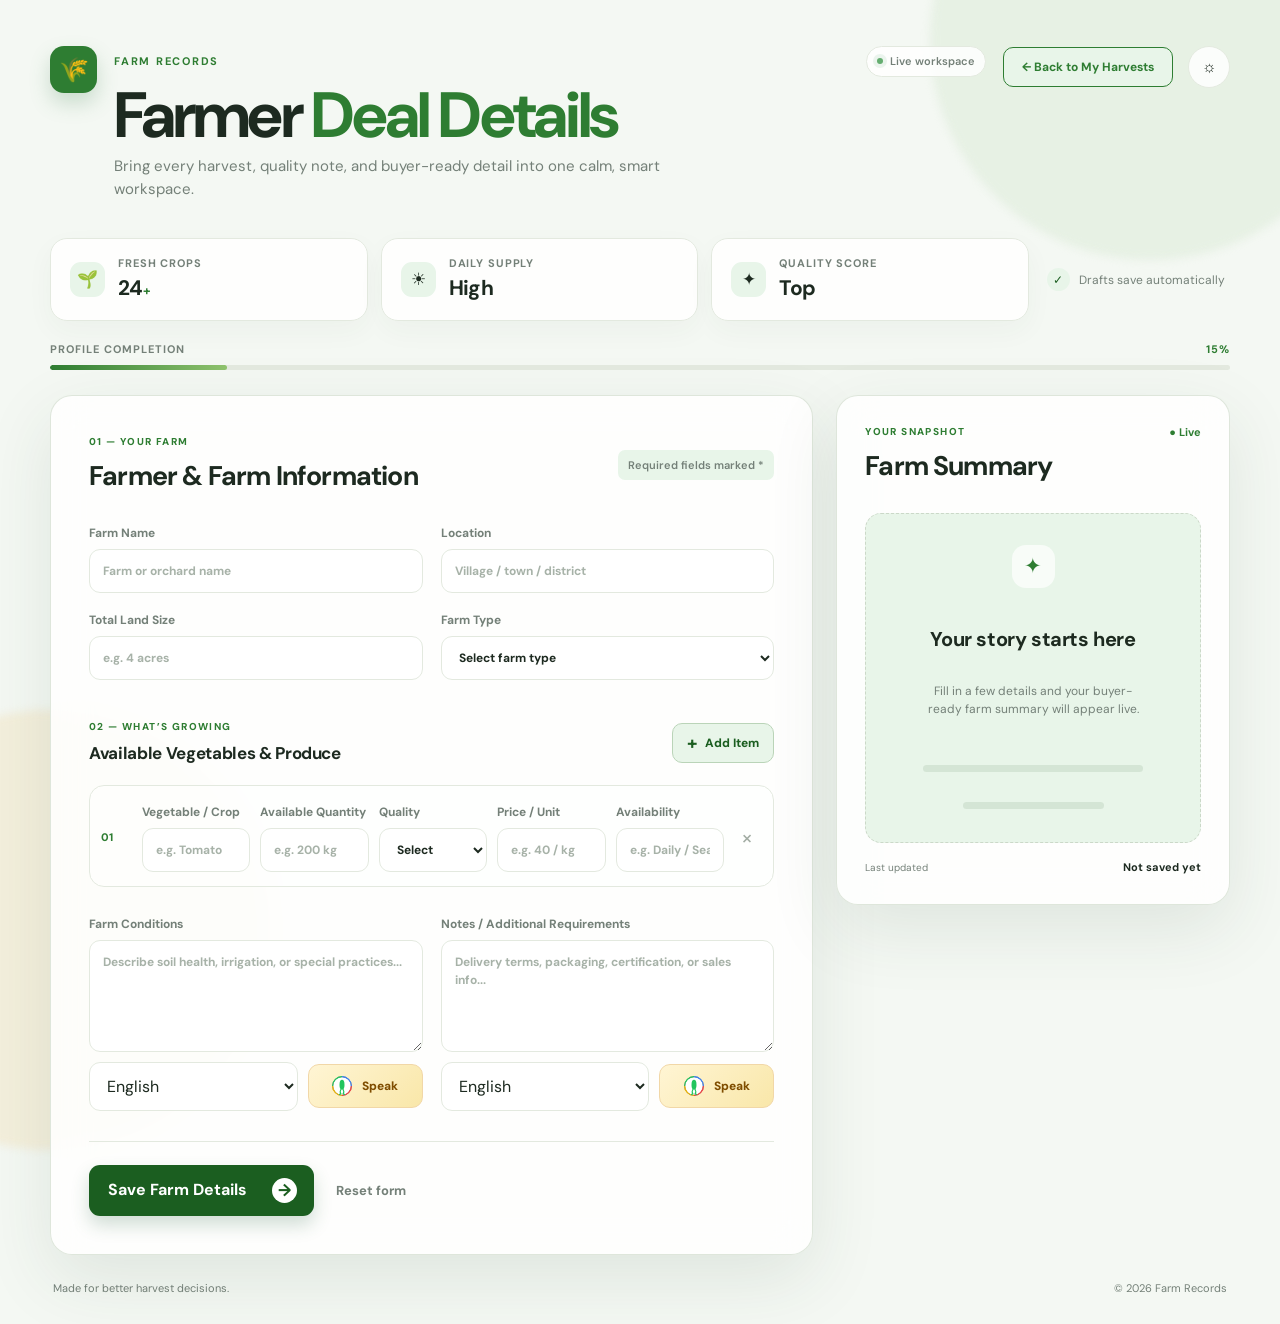
==== index.html @ e7e4c471 "Integrate farmer detail page into harvest integration and link to My Harvest - Added farmer details " ====
<!doctype html>
<html lang="en">
  <head>
    <meta charset="UTF-8" />
    <meta name="viewport" content="width=device-width, initial-scale=1.0" />
    <meta name="theme-color" content="#f7f8f2" />
    <title>Farm Deal Details</title>
    <link rel="preconnect" href="https://fonts.googleapis.com" />
    <link rel="preconnect" href="https://fonts.gstatic.com" crossorigin />
    <link
      href="https://fonts.googleapis.com/css2?family=DM+Sans:wght@400;500;600;700&display=swap"
      rel="stylesheet" />
    <link rel="stylesheet" href="styles.css" />
  </head>
  <body>
    <div class="ambient ambient-one"></div>
    <div class="ambient ambient-two"></div>
    <div class="leaf-layer" aria-hidden="true">
      <span class="leaf leaf-1"></span>
      <span class="leaf leaf-2"></span>
      <span class="leaf leaf-3"></span>
      <span class="leaf leaf-4"></span>
      <span class="leaf leaf-5"></span>
      <span class="leaf leaf-6"></span>
      <span class="leaf leaf-7"></span>
      <span class="leaf leaf-8"></span>
      <span class="leaf leaf-9"></span>
      <span class="leaf leaf-10"></span>
      <span class="leaf leaf-11"></span>
      <span class="leaf leaf-12"></span>
      <span class="leaf leaf-13"></span>
      <span class="leaf leaf-14"></span>
      <span class="leaf leaf-15"></span>
      <span class="leaf leaf-16"></span>
      <span class="leaf leaf-17"></span>
      <span class="leaf leaf-18"></span>
      <span class="leaf leaf-19"></span>
      <span class="leaf leaf-20"></span>
      <span class="leaf leaf-21"></span>
      <span class="leaf leaf-22"></span>
      <span class="leaf leaf-23"></span>
      <span class="leaf leaf-24"></span>
    </div>
    <div class="page-shell">
      <header class="topbar">
        <div class="brand-mark" aria-hidden="true">🌾</div>
        <div class="title-wrap">
          <div class="eyebrow-row">
            <p class="eyebrow">Farm Records</p>
            <span class="status-pill"
              ><span class="status-dot"></span> Live workspace</span
            >
          </div>
          <h1>Farmer <em>Deal Details</em></h1>
          <p class="subtext">
            Bring every harvest, quality note, and buyer-ready detail into one
            calm, smart workspace.
          </p>
        </div>
        <div class="nav-actions">
          <a href="/dashboard#harvests" class="back-btn">← Back to My Harvests</a>
          <button
            type="button"
            class="theme-toggle"
            id="themeToggle"
            aria-label="Switch to dark mode"
            title="Toggle theme">
            <span>☼</span>
          </button>
        </div>
      </header>

      <section class="hero-stats" aria-label="farm summary stats">
        <div class="stat-box">
          <span class="stat-icon">🌱</span>
          <div>
            <span>Fresh crops</span><strong>24<small>+</small></strong>
          </div>
        </div>
        <div class="stat-box">
          <span class="stat-icon">☀</span>
          <div><span>Daily supply</span><strong>High</strong></div>
        </div>
        <div class="stat-box">
          <span class="stat-icon">✦</span>
          <div><span>Quality score</span><strong>Top</strong></div>
        </div>
        <div class="save-status" id="saveStatus">
          <span class="save-icon">✓</span><span>Drafts save automatically</span>
        </div>
      </section>

      <div class="progress-wrap" aria-label="Form completion">
        <div class="progress-label">
          <span>Profile completion</span><strong id="progressText">0%</strong>
        </div>
        <div class="progress-track">
          <div class="progress-bar" id="progressBar"></div>
        </div>
      </div>

      <main class="layout">
        <section class="card form-card">
          <div class="card-heading">
            <div>
              <p class="section-kicker">01 — Your farm</p>
              <h2>Farmer &amp; Farm Information</h2>
            </div>
            <span class="heading-badge">Required fields marked *</span>
          </div>

          <!-- Farmer Information Display -->
          <div class="farmer-info-display" id="farmerInfoDisplay" style="display: none;">
            <div class="farmer-info-card">
              <h3>Farmer Information</h3>
              <div class="farmer-details">
                <p><strong>Name:</strong> <span id="displayFarmerName"></span></p>
                <p><strong>Phone:</strong> <span id="displayPhone"></span></p>
                <p><strong>Email:</strong> <span id="displayEmail"></span></p>
              </div>
            </div>
          </div>

          <form id="farmForm">
            <div class="grid two-columns">
              <label
                ><span>Farm Name</span
                ><input
                  type="text"
                  name="farmName"
                  placeholder="Farm or orchard name"
              /></label>
              <label
                ><span>Location</span
                ><input
                  type="text"
                  name="location"
                  placeholder="Village / town / district"
              /></label>
              <label
                ><span>Total Land Size</span
                ><input type="text" name="landSize" placeholder="e.g. 4 acres"
              /></label>
              <label
                ><span>Farm Type</span
                ><select name="farmType">
                  <option value="">Select farm type</option>
                  <option>Vegetable Farm</option>
                  <option>Fruit Farm</option>
                  <option>Mixed Farm</option>
                  <option>Organic Farm</option>
                </select></label
              >
            </div>

            <div class="section-heading">
              <div>
                <p class="section-kicker">02 — What’s growing</p>
                <h3>Available Vegetables &amp; Produce</h3>
              </div>
              <button type="button" class="secondary-btn" id="addItemBtn">
                <span>+</span> Add Item
              </button>
            </div>
            <div id="itemsContainer" class="items-container">
              <div class="produce-row">
                <div class="row-number">01</div>
                <label
                  ><span>Vegetable / Crop</span
                  ><input type="text" name="cropName" placeholder="e.g. Tomato"
                /></label>
                <label
                  ><span>Available Quantity</span
                  ><input type="text" name="quantity" placeholder="e.g. 200 kg"
                /></label>
                <label
                  ><span>Quality</span
                  ><select name="quality">
                    <option value="">Select</option>
                    <option>Excellent</option>
                    <option>Good</option>
                    <option>Average</option>
                    <option>Fresh Harvest</option>
                  </select></label
                >
                <label
                  ><span>Price / Unit</span
                  ><input type="text" name="price" placeholder="e.g. 40 / kg"
                /></label>
                <label
                  ><span>Availability</span
                  ><input
                    type="text"
                    name="availability"
                    placeholder="e.g. Daily / Seasonal"
                /></label>
                <button
                  type="button"
                  class="remove-btn"
                  aria-label="Remove item">
                  ×
                </button>
              </div>
            </div>

            <div class="grid two-columns extra-fields">
              <div class="voice-field">
                <label
                  ><span>Farm Conditions</span
                  ><textarea
                    id="farmConditions"
                    name="farmConditions"
                    rows="4"
                    placeholder="Describe soil health, irrigation, or special practices..."></textarea>
                </label>
                <div class="voice-tools">
                  <select class="voice-language" data-target="farmConditions">
                    <option value="en-US">English</option>
                    <option value="hi-IN">Hindi</option>
                    <option value="bn-IN">Bangla</option>
                    <option value="ta-IN">Tamil</option>
                    <option value="te-IN">Telugu</option>
                    <option value="mr-IN">Marathi</option>
                    <option value="kn-IN">Kannada</option>
                    <option value="ml-IN">Malayalam</option>
                    <option value="gu-IN">Gujarati</option>
                    <option value="es-ES">Spanish</option>
                    <option value="fr-FR">French</option>
                    <option value="de-DE">German</option>
                  </select>
                  <button
                    type="button"
                    class="mic-btn"
                    data-target="farmConditions">
                    <img src="images/mic-icon.svg" alt="Microphone" class="mic-icon"> Speak
                  </button>
                </div>
              </div>

              <div class="voice-field">
                <label
                  ><span>Notes / Additional Requirements</span
                  ><textarea
                    id="notes"
                    name="notes"
                    rows="4"
                    placeholder="Delivery terms, packaging, certification, or sales info..."></textarea>
                </label>
                <div class="voice-tools">
                  <select class="voice-language" data-target="notes">
                    <option value="en-US">English</option>
                    <option value="hi-IN">Hindi</option>
                    <option value="bn-IN">Bangla</option>
                    <option value="ta-IN">Tamil</option>
                    <option value="te-IN">Telugu</option>
                    <option value="mr-IN">Marathi</option>
                    <option value="kn-IN">Kannada</option>
                    <option value="ml-IN">Malayalam</option>
                    <option value="gu-IN">Gujarati</option>
                    <option value="es-ES">Spanish</option>
                    <option value="fr-FR">French</option>
                    <option value="de-DE">German</option>
                  </select>
                  <button type="button" class="mic-btn" data-target="notes">
                    <img src="images/mic-icon.svg" alt="Microphone" class="mic-icon"> Speak
                  </button>
                </div>
              </div>
            </div>

            <div class="actions">
              <button type="submit" class="primary-btn">
                <span>Save Farm Details</span><i>→</i></button
              ><button type="reset" class="ghost-btn">Reset form</button>
            </div>
          </form>
        </section>

        <aside class="card preview-card">
          <div class="preview-top">
            <div>
              <p class="section-kicker">Your snapshot</p>
              <h2>Farm Summary</h2>
            </div>
            <span class="live-dot">● Live</span>
          </div>
          <div id="summaryBox" class="summary-box">
            <div class="empty-state">
              <div class="empty-icon">✦</div>
              <h3>Your story starts here</h3>
              <p>
                Fill in a few details and your buyer-ready farm summary will
                appear live.
              </p>
              <div class="empty-line"></div>
              <div class="empty-line short"></div>
            </div>
          </div>
          <div class="preview-footer">
            <span>Last updated</span
            ><strong id="lastUpdated">Not saved yet</strong>
          </div>
        </aside>
      </main>
      <footer>
        <span>Made for better harvest decisions.</span
        ><span>© <span id="year"></span> Farm Records</span>
      </footer>
    </div>
    <div class="toast" id="toast" role="status" aria-live="polite">
      <span>✓</span>
      <p>Farm details saved successfully</p>
    </div>
    <script src="script.js?v=2"></script>
  </body>
</html>
---- styles.css ----
:root {
  --bg: #f4f8f3;
  --surface: rgba(255, 255, 255, 0.84);
  --surface-solid: #ffffff;
  --ink: #1d2a20;
  --muted: #748078;
  --line: #e3e9df;
  --accent: #2e7d32;
  --accent-dark: #1b5e20;
  --accent-soft: #e8f5e9;
  --gold: #d5a445;
  --shadow: 0 24px 70px rgba(41, 66, 46, 0.1);
  --radius: 22px;
}

body {
  margin: 0;
  min-width: 320px;
  overflow-x: hidden;
  color: var(--ink);
  background: var(--bg);
  line-height: 1.5;
}
* {
  box-sizing: border-box;
  font-family: "DM Sans", Arial, sans-serif;
}
html {
  scroll-behavior: smooth;
}
body.dark {
  --bg: #18201a;
  --surface: rgba(36, 48, 39, 0.88);
  --surface-solid: #26332a;
  --ink: #f2f6ef;
  --muted: #a8b8aa;
  --line: #3b4a3d;
  --accent-soft: #293e2e;
  --shadow: 0 24px 70px rgba(0, 0, 0, 0.25);
}
button,
input,
select,
textarea {
  font: inherit;
}
button {
  cursor: pointer;
}
.ambient {
  position: fixed;
  z-index: -1;
  width: 440px;
  height: 440px;
  border-radius: 50%;
  filter: blur(4px);
  pointer-events: none;
  opacity: 0.55;
}
.ambient-one {
  background: #dcebd8;
  top: -180px;
  right: -90px;
  animation: drift 12s ease-in-out infinite;
}
.ambient-two {
  background: #f3e7c8;
  bottom: -250px;
  left: -170px;
  animation: drift 15s ease-in-out infinite reverse;
}
.leaf-layer {
  position: fixed;
  z-index: 0;
  inset: 0;
  overflow: hidden;
  pointer-events: none;
}
.leaf {
  position: absolute;
  top: -8vh;
  left: var(--leaf-left);
  width: var(--leaf-size);
  height: calc(var(--leaf-size) * 1.45);
  border-radius: 100% 0 100% 0;
  background: linear-gradient(
    135deg,
    rgba(121, 170, 101, 0.75),
    rgba(58, 119, 72, 0.32)
  );
  opacity: 0;
  transform: rotate(35deg);
  animation: leaf-fall var(--leaf-duration) linear var(--leaf-delay) infinite;
}
.leaf::after {
  position: absolute;
  top: 12%;
  left: 50%;
  width: 1px;
  height: 78%;
  background: rgba(255, 255, 255, 0.45);
  content: "";
  transform: rotate(-38deg);
  transform-origin: top;
}
.leaf-1 {
  --leaf-left: 4%;
  --leaf-size: 16px;
  --leaf-duration: 13s;
  --leaf-delay: -10s;
}
.leaf-2 {
  --leaf-left: 13%;
  --leaf-size: 22px;
  --leaf-duration: 15s;
  --leaf-delay: -2s;
}
.leaf-3 {
  --leaf-left: 24%;
  --leaf-size: 13px;
  --leaf-duration: 12s;
  --leaf-delay: -7s;
}
.leaf-4 {
  --leaf-left: 37%;
  --leaf-size: 19px;
  --leaf-duration: 16s;
  --leaf-delay: -12s;
}
.leaf-5 {
  --leaf-left: 48%;
  --leaf-size: 14px;
  --leaf-duration: 14s;
  --leaf-delay: -4s;
}
.leaf-6 {
  --leaf-left: 59%;
  --leaf-size: 24px;
  --leaf-duration: 17s;
  --leaf-delay: -15s;
}
.leaf-7 {
  --leaf-left: 69%;
  --leaf-size: 15px;
  --leaf-duration: 13s;
  --leaf-delay: -6s;
}
.leaf-8 {
  --leaf-left: 78%;
  --leaf-size: 20px;
  --leaf-duration: 16s;
  --leaf-delay: -11s;
}
.leaf-9 {
  --leaf-left: 87%;
  --leaf-size: 13px;
  --leaf-duration: 12s;
  --leaf-delay: -1s;
}
.leaf-10 {
  --leaf-left: 94%;
  --leaf-size: 18px;
  --leaf-duration: 15s;
  --leaf-delay: -9s;
}
.leaf-11 {
  --leaf-left: 31%;
  --leaf-size: 11px;
  --leaf-duration: 14s;
  --leaf-delay: -5s;
}
.leaf-12 {
  --leaf-left: 83%;
  --leaf-size: 12px;
  --leaf-duration: 13s;
  --leaf-delay: -12s;
}
.leaf-13 {
  --leaf-left: 8%;
  --leaf-size: 12px;
  --leaf-duration: 15s;
  --leaf-delay: -8s;
}
.leaf-14 {
  --leaf-left: 18%;
  --leaf-size: 17px;
  --leaf-duration: 13s;
  --leaf-delay: -3s;
}
.leaf-15 {
  --leaf-left: 29%;
  --leaf-size: 20px;
  --leaf-duration: 16s;
  --leaf-delay: -14s;
}
.leaf-16 {
  --leaf-left: 42%;
  --leaf-size: 11px;
  --leaf-duration: 12s;
  --leaf-delay: -9s;
}
.leaf-17 {
  --leaf-left: 54%;
  --leaf-size: 18px;
  --leaf-duration: 15s;
  --leaf-delay: -6s;
}
.leaf-18 {
  --leaf-left: 64%;
  --leaf-size: 13px;
  --leaf-duration: 14s;
  --leaf-delay: -2s;
}
.leaf-19 {
  --leaf-left: 73%;
  --leaf-size: 21px;
  --leaf-duration: 17s;
  --leaf-delay: -13s;
}
.leaf-20 {
  --leaf-left: 81%;
  --leaf-size: 14px;
  --leaf-duration: 12s;
  --leaf-delay: -5s;
}
.leaf-21 {
  --leaf-left: 91%;
  --leaf-size: 16px;
  --leaf-duration: 15s;
  --leaf-delay: -10s;
}
.leaf-22 {
  --leaf-left: 2%;
  --leaf-size: 10px;
  --leaf-duration: 13s;
  --leaf-delay: -7s;
}
.leaf-23 {
  --leaf-left: 46%;
  --leaf-size: 15px;
  --leaf-duration: 16s;
  --leaf-delay: -1s;
}
.leaf-24 {
  --leaf-left: 76%;
  --leaf-size: 11px;
  --leaf-duration: 14s;
  --leaf-delay: -11s;
}
.page-shell {
  position: relative;
  z-index: 1;
  width: min(1180px, calc(100% - 40px));
  margin: 0 auto;
  padding: 46px 0 28px;
}
.topbar {
  display: flex;
  align-items: flex-start;
  gap: 17px;
  animation: rise 0.7s ease both;
}
.brand-mark {
  display: grid;
  place-items: center;
  flex: 0 0 47px;
  width: 47px;
  height: 47px;
  color: #fff;
  background: var(--accent);
  border-radius: 14px;
  font-size: 24px;
  box-shadow: 0 10px 20px rgba(76, 139, 93, 0.25);
}
.title-wrap {
  flex: 1;
}
.eyebrow-row,
.preview-top,
.progress-label,
.card-heading,
.section-heading,
.actions,
.preview-footer {
  display: flex;
  align-items: center;
  justify-content: space-between;
}
.eyebrow {
  margin: 0;
  color: var(--accent);
  text-transform: uppercase;
  letter-spacing: 0.16em;
  font-size: 11px;
  font-weight: 700;
}
.status-pill,
.heading-badge {
  color: var(--muted);
  font-size: 11px;
  font-weight: 600;
}
.status-pill {
  display: inline-flex;
  align-items: center;
  gap: 7px;
  padding: 6px 10px;
  border: 1px solid var(--line);
  border-radius: 99px;
  background: var(--surface);
}
.status-dot {
  width: 6px;
  height: 6px;
  background: #65ad70;
  border-radius: 50%;
  box-shadow: 0 0 0 4px rgba(101, 173, 112, 0.12);
}
h1 {
  margin: 6px 0 7px;
  font-family: "DM Sans", Arial, sans-serif;
  font-size: clamp(38px, 5vw, 64px);
  font-weight: 700;
  letter-spacing: -0.045em;
  line-height: 1.03;
}
h1 em {
  color: var(--accent);
  font-style: normal;
}
.subtext {
  max-width: 590px;
  margin: 0;
  color: var(--muted);
  font-size: 15px;
}
.theme-toggle {
  display: grid;
  place-items: center;
  width: 42px;
  height: 42px;
  border: 1px solid var(--line);
  border-radius: 50%;
  color: var(--ink);
  background: var(--surface);
  transition:
    transform 0.2s,
    background 0.2s;
}
.theme-toggle:hover {
  transform: rotate(18deg) scale(1.06);
  background: var(--surface-solid);
}
.hero-stats {
  display: grid;
  grid-template-columns: repeat(3, 1fr) auto;
  gap: 13px;
  margin: 38px 0 20px;
  animation: rise 0.7s 0.1s ease both;
}
.stat-box {
  display: flex;
  align-items: center;
  gap: 13px;
  padding: 16px 19px;
  border: 1px solid var(--line);
  border-radius: 17px;
  background: var(--surface);
  box-shadow: 0 10px 28px rgba(41, 66, 46, 0.04);
}
.stat-icon {
  display: grid;
  place-items: center;
  width: 35px;
  height: 35px;
  border-radius: 11px;
  background: var(--accent-soft);
  font-size: 17px;
}
.stat-box div {
  display: grid;
  gap: 1px;
}
.stat-box span:not(.stat-icon) {
  color: var(--muted);
  font-size: 11px;
  text-transform: uppercase;
  letter-spacing: 0.08em;
  font-weight: 700;
}
.stat-box strong {
  font-size: 21px;
  letter-spacing: -0.03em;
}
.stat-box small {
  color: var(--accent);
  font-size: 13px;
}
.save-status {
  display: flex;
  align-items: center;
  gap: 9px;
  padding: 0 5px;
  color: var(--muted);
  font-size: 12px;
  white-space: nowrap;
}
.save-icon {
  display: grid;
  place-items: center;
  width: 23px;
  height: 23px;
  border-radius: 50%;
  color: var(--accent-dark);
  background: var(--accent-soft);
}
.progress-wrap {
  margin: 0 0 25px;
  animation: rise 0.7s 0.16s ease both;
}
.progress-label {
  margin-bottom: 7px;
  color: var(--muted);
  font-size: 11px;
  font-weight: 700;
  text-transform: uppercase;
  letter-spacing: 0.09em;
}
.progress-label strong {
  color: var(--accent);
}
.progress-track {
  height: 5px;
  overflow: hidden;
  border-radius: 99px;
  background: var(--line);
}
.progress-bar {
  width: 0%;
  height: 100%;
  border-radius: inherit;
  background: linear-gradient(90deg, var(--accent), #8fc36e);
  transition: width 0.5s cubic-bezier(0.2, 0.8, 0.2, 1);
}
.layout {
  display: grid;
  grid-template-columns: minmax(0, 1.55fr) minmax(300px, 0.8fr);
  gap: 23px;
  align-items: start;
}
.card {
  border: 1px solid rgba(219, 228, 216, 0.9);
  border-radius: var(--radius);
  background: var(--surface);
  box-shadow: var(--shadow);
  backdrop-filter: blur(18px);
}
.form-card {
  padding: clamp(24px, 4vw, 38px);
  animation: rise 0.7s 0.2s ease both;
}
.preview-card {
  position: sticky;
  top: 20px;
  min-height: 450px;
  padding: 28px;
  animation: rise 0.7s 0.3s ease both;
}
.section-kicker {
  margin: 0 0 7px;
  color: var(--accent);
  font-size: 10px;
  font-weight: 800;
  letter-spacing: 0.14em;
  text-transform: uppercase;
}
h2 {
  margin: 0;
  font-family: "DM Sans", Arial, sans-serif;
  font-size: 27px;
  letter-spacing: -0.03em;
}
h3 {
  margin: 0;
  font-size: 17px;
  letter-spacing: -0.02em;
}
.heading-badge {
  padding: 7px 10px;
  border-radius: 7px;
  background: var(--accent-soft);
}
.grid {
  display: grid;
  gap: 18px;
}
.two-columns {
  grid-template-columns: repeat(2, minmax(0, 1fr));
  margin-top: 28px;
}
label {
  display: grid;
  gap: 7px;
  color: var(--muted);
  font-size: 12px;
  font-weight: 700;
}
label b {
  color: var(--accent);
}
input,
select,
textarea {
  width: 100%;
  border: 1px solid var(--line);
  outline: none;
  border-radius: 11px;
  padding: 12px 13px;
  color: var(--ink);
  background: var(--surface-solid);
  transition:
    border-color 0.2s,
    box-shadow 0.2s,
    transform 0.2s;
}
input::placeholder,
textarea::placeholder {
  color: #a7b2a8;
}
input:focus,
select:focus,
textarea:focus {
  border-color: var(--accent);
  box-shadow: 0 0 0 4px rgba(76, 139, 93, 0.12);
  transform: translateY(-1px);
}
textarea {
  resize: vertical;
  min-height: 112px;
}
.voice-field {
  display: grid;
  gap: 10px;
}
.voice-tools {
  display: flex;
  align-items: center;
  gap: 10px;
}
.voice-language {
  flex: 1;
  min-width: 0;
}
.mic-btn {
  display: inline-flex;
  align-items: center;
  justify-content: center;
  min-width: 115px;
  padding: 11px 14px;
  border: 1px solid #f1d7a7;
  border-radius: 11px;
  background: linear-gradient(135deg, #fff5d4, #f9e7a9);
  color: #7f4d00;
  font-size: 12px;
  font-weight: 800;
  transition:
    transform 0.2s,
    box-shadow 0.2s;
}
.mic-btn:hover {
  transform: translateY(-2px);
  box-shadow: 0 10px 18px rgba(217, 171, 64, 0.12);
}
.mic-btn.listening {
  background: linear-gradient(135deg, #ffdede, #ffc7c7);
  border-color: #f0b4b4;
  color: #8e2a2a;
  animation: pulse 1s infinite alternate;
}
.section-heading {
  margin: 39px 0 18px;
}
.secondary-btn,
.ghost-btn,
.remove-btn {
  border: 0;
  background: transparent;
}
.secondary-btn {
  display: inline-flex;
  align-items: center;
  gap: 8px;
  padding: 10px 14px;
  border: 1px solid #bad4b8;
  border-radius: 10px;
  color: var(--accent-dark);
  background: var(--accent-soft);
  font-size: 12px;
  font-weight: 800;
  transition:
    transform 0.2s,
    box-shadow 0.2s;
}
.secondary-btn span {
  font-size: 18px;
  line-height: 10px;
}
.secondary-btn:hover {
  transform: translateY(-2px);
  box-shadow: 0 7px 17px rgba(76, 139, 93, 0.14);
}
.items-container {
  display: grid;
  gap: 13px;
}
.produce-row {
  position: relative;
  display: grid;
  grid-template-columns: 31px repeat(5, minmax(0, 1fr)) 25px;
  gap: 10px;
  align-items: end;
  padding: 17px 14px 14px 11px;
  border: 1px solid var(--line);
  border-radius: 15px;
  background: rgba(255, 255, 255, 0.34);
  animation: pop 0.35s ease both;
}
.row-number {
  align-self: center;
  color: var(--accent);
  font-size: 11px;
  font-weight: 800;
}
.remove-btn {
  align-self: center;
  justify-self: center;
  width: 25px;
  height: 25px;
  color: #a2aca3;
  border-radius: 50%;
  font-size: 22px;
  line-height: 20px;
  transition:
    color 0.2s,
    background 0.2s,
    transform 0.2s;
}
.remove-btn:hover {
  color: #ba5d51;
  background: #f7e5e1;
  transform: rotate(90deg);
}
.extra-fields {
  margin-top: 28px;
}
.actions {
  justify-content: flex-start;
  gap: 16px;
  margin-top: 30px;
  padding-top: 23px;
  border-top: 1px solid var(--line);
}
.primary-btn {
  display: inline-flex;
  align-items: center;
  gap: 25px;
  padding: 13px 17px 13px 19px;
  border: 0;
  border-radius: 11px;
  color: #fff;
  background: var(--accent-dark);
  font-weight: 700;
  box-shadow: 0 9px 18px rgba(47, 103, 65, 0.22);
  transition:
    transform 0.2s,
    box-shadow 0.2s,
    background 0.2s;
}
.primary-btn i {
  display: grid;
  place-items: center;
  width: 25px;
  height: 25px;
  border-radius: 50%;
  color: var(--accent-dark);
  background: #fff;
  font-style: normal;
  font-size: 17px;
  transition: transform 0.2s;
}
.primary-btn:hover {
  background: #245334;
  transform: translateY(-2px);
  box-shadow: 0 13px 24px rgba(47, 103, 65, 0.28);
}
.primary-btn:hover i {
  transform: translateX(3px);
}
.ghost-btn {
  color: var(--muted);
  font-size: 13px;
  font-weight: 700;
}
.ghost-btn:hover {
  color: var(--ink);
}
.preview-top {
  align-items: flex-start;
}
.live-dot {
  color: var(--accent);
  font-size: 11px;
  font-weight: 700;
}
.summary-box {
  min-height: 330px;
  margin-top: 27px;
  padding: 20px;
  border: 1px dashed #cbd8c8;
  border-radius: 16px;
  background: var(--accent-soft);
}
.empty-state {
  display: grid;
  place-items: center;
  min-height: 285px;
  text-align: center;
}
.empty-icon {
  display: grid;
  place-items: center;
  width: 43px;
  height: 43px;
  margin-bottom: 14px;
  border-radius: 14px;
  color: var(--accent);
  background: rgba(255, 255, 255, 0.7);
  font-size: 21px;
}
.empty-state h3 {
  margin-bottom: 7px;
  font-family: "DM Sans", Arial, sans-serif;
  font-size: 20px;
}
.empty-state p {
  max-width: 220px;
  margin: 0;
  color: var(--muted);
  font-size: 12px;
}
.empty-line {
  width: 75%;
  height: 7px;
  margin-top: 25px;
  border-radius: 99px;
  background: rgba(124, 157, 124, 0.18);
}
.empty-line.short {
  width: 48%;
  margin-top: 8px;
}
.summary-content {
  animation: fade 0.35s ease both;
}
.summary-name {
  margin: 0 0 3px;
  font-family: "DM Sans", Arial, sans-serif;
  font-size: 24px;
}
.summary-location {
  margin: 0 0 20px;
  color: var(--muted);
  font-size: 12px;
}
.summary-meta {
  display: flex;
  flex-wrap: wrap;
  gap: 7px;
  margin-bottom: 18px;
}
.summary-meta span {
  padding: 6px 9px;
  border-radius: 8px;
  color: var(--accent-dark);
  background: rgba(255, 255, 255, 0.72);
  font-size: 11px;
  font-weight: 700;
}
.summary-meta b,
.crop-details b {
  display: block;
  margin-bottom: 2px;
  color: var(--muted);
  font-size: 9px;
  letter-spacing: 0.08em;
  text-transform: uppercase;
}
.summary-content h4 {
  margin: 18px 0 8px;
  color: var(--muted);
  font-size: 10px;
  letter-spacing: 0.11em;
  text-transform: uppercase;
}
.crop-line {
  display: grid;
  gap: 9px;
  padding: 9px 0;
  border-bottom: 1px solid rgba(124, 157, 124, 0.18);
  font-size: 12px;
}
.crop-name {
  color: var(--accent-dark);
}
.crop-details {
  display: grid;
  grid-template-columns: repeat(2, minmax(0, 1fr));
  gap: 8px;
  color: var(--ink);
  font-size: 11px;
}
.crop-details span {
  min-width: 0;
}
.preview-footer {
  margin-top: 16px;
  color: var(--muted);
  font-size: 10px;
}
.preview-footer strong {
  color: var(--ink);
  font-size: 11px;
}
footer {
  display: flex;
  justify-content: space-between;
  padding: 25px 3px 0;
  color: var(--muted);
  font-size: 11px;
}
.toast {
  position: fixed;
  z-index: 5;
  right: 25px;
  bottom: 25px;
  display: flex;
  align-items: center;
  gap: 10px;
  padding: 12px 15px;
  border: 1px solid #cce0ca;
  border-radius: 13px;
  color: var(--accent-dark);
  background: var(--surface-solid);
  box-shadow: var(--shadow);
  transform: translateY(140%);
  opacity: 0;
  transition: 0.35s ease;
}
.toast.show {
  transform: translateY(0);
  opacity: 1;
}
.toast span {
  display: grid;
  place-items: center;
  width: 22px;
  height: 22px;
  border-radius: 50%;
  color: white;
  background: var(--accent);
}
.toast p {
  margin: 0;
  font-size: 12px;
  font-weight: 700;
}
@keyframes rise {
  from {
    opacity: 0;
    transform: translateY(16px);
  }
  to {
    opacity: 1;
    transform: translateY(0);
  }
}
@keyframes pop {
  from {
    opacity: 0;
    transform: scale(0.97);
  }
  to {
    opacity: 1;
    transform: scale(1);
  }
}
@keyframes fade {
  from {
    opacity: 0;
  }
  to {
    opacity: 1;
  }
}
@keyframes drift {
  50% {
    transform: translate(25px, 20px) scale(1.05);
  }
}
@keyframes leaf-fall {
  0% {
    opacity: 0;
    transform: translate3d(0, -10vh, 0) rotate(25deg);
  }
  10% {
    opacity: 0.7;
  }
  50% {
    transform: translate3d(8vw, 52vh, 0) rotate(190deg);
  }
  90% {
    opacity: 0.45;
  }
  100% {
    opacity: 0;
    transform: translate3d(-7vw, 112vh, 0) rotate(390deg);
  }
}
@keyframes pulse {
  0% {
    box-shadow: 0 0 0 0 rgba(231, 76, 60, 0.18);
  }
  100% {
    box-shadow: 0 0 0 12px rgba(231, 76, 60, 0);
  }
}
@media (prefers-reduced-motion: reduce) {
  .leaf,
  .ambient-one,
  .ambient-two {
    animation: none;
  }
  .leaf {
    opacity: 0.2;
    transform: rotate(35deg);
  }
}
@media (max-width: 980px) {
  .hero-stats {
    grid-template-columns: repeat(3, 1fr);
  }
  .save-status {
    grid-column: 1 / -1;
    justify-content: center;
    padding: 3px;
  }
  .layout {
    grid-template-columns: 1fr;
  }
  .preview-card {
    position: relative;
    top: auto;
  }
  .produce-row {
    grid-template-columns: 25px repeat(2, minmax(0, 1fr)) 25px;
  }
  .produce-row label:nth-of-type(3),
  .produce-row label:nth-of-type(4),
  .produce-row label:nth-of-type(5) {
    margin-top: 4px;
  }
  .produce-row label:nth-of-type(3) {
    grid-column: 2;
  }
  .produce-row label:nth-of-type(4) {
    grid-column: 3;
  }
  .produce-row label:nth-of-type(5) {
    grid-column: 2 / 4;
  }
  .remove-btn {
    grid-column: 4;
    grid-row: 1;
  }
}
@media (max-width: 620px) {
  .page-shell {
    width: min(100% - 26px, 560px);
    padding-top: 25px;
  }
  .topbar {
    gap: 11px;
  }
  .brand-mark {
    flex-basis: 38px;
    width: 38px;
    height: 38px;
    border-radius: 11px;
    font-size: 19px;
  }
  .status-pill {
    display: none;
  }
  h1 {
    font-size: 39px;
  }
  .subtext {
    font-size: 13px;
  }
  .hero-stats {
    gap: 8px;
    margin-top: 25px;
  }
  .stat-box {
    padding: 12px 10px;
    gap: 7px;
  }
  .stat-icon {
    width: 28px;
    height: 28px;
    font-size: 13px;
  }
  .stat-box span:not(.stat-icon) {
    font-size: 8px;
  }
  .stat-box strong {
    font-size: 17px;
  }
  .form-card,
  .preview-card {
    padding: 21px;
  }
  .card-heading {
    align-items: flex-start;
    gap: 10px;
  }
  .heading-badge {
    display: none;
  }
  .two-columns {
    grid-template-columns: 1fr;
    gap: 14px;
  }
  .section-heading {
    align-items: flex-end;
    gap: 10px;
  }
  .section-heading h3 {
    font-size: 15px;
  }
  .produce-row {
    grid-template-columns: 21px 1fr 1fr 25px;
    padding: 14px 10px 12px 7px;
    gap: 8px;
  }
  .produce-row label:nth-of-type(1) {
    grid-column: 2 / 4;
  }
  .produce-row label:nth-of-type(2) {
    grid-column: 2;
  }
  .produce-row label:nth-of-type(3) {
    grid-column: 3;
  }
  .produce-row label:nth-of-type(4) {
    grid-column: 2;
  }
  .produce-row label:nth-of-type(5) {
    grid-column: 3;
  }
  .remove-btn {
    grid-column: 4;
    grid-row: 1;
  }
  .actions {
    align-items: flex-start;
    flex-direction: column;
  }
  .primary-btn {
    width: 100%;
    justify-content: space-between;
  }
  .extra-fields {
    gap: 14px;
  }
  footer {
    flex-direction: column;
    gap: 5px;
  }
}
@media (prefers-reduced-motion: reduce) {
  *,
  *::before,
  *::after {
    animation-duration: 0.01ms !important;
    transition-duration: 0.01ms !important;
    scroll-behavior: auto !important;
  }
}

/* Farmer Info Display Styles */
.farmer-info-display {
  margin-bottom: 25px;
}

.farmer-info-card {
  padding: 20px;
  border: 1px solid var(--line);
  border-radius: 15px;
  background: var(--accent-soft);
}

.farmer-info-card h3 {
  margin: 0 0 15px;
  font-family: "DM Sans", Arial, sans-serif;
  font-size: 18px;
  color: var(--accent-dark);
}

.farmer-details {
  display: grid;
  gap: 10px;
}

.farmer-details p {
  margin: 0;
  color: var(--ink);
  font-size: 13px;
}

.farmer-details strong {
  color: var(--muted);
  font-size: 11px;
  font-weight: 700;
}

/* Microphone Icon Styles */
.mic-icon {
  width: 20px;
  height: 20px;
  vertical-align: middle;
  margin-right: 5px;
}

.mic-btn {
  display: inline-flex;
  align-items: center;
  gap: 5px;
}

/* Navigation Actions */
.nav-actions {
  display: flex;
  align-items: center;
  gap: 15px;
}

.back-btn {
  padding: 10px 18px;
  border: 1px solid var(--accent);
  border-radius: 10px;
  color: var(--accent);
  background: var(--accent-soft);
  text-decoration: none;
  font-size: 12px;
  font-weight: 700;
  transition: transform 0.2s, box-shadow 0.2s;
}

.back-btn:hover {
  transform: translateY(-2px);
  box-shadow: 0 7px 17px rgba(46, 125, 50, 0.14);
}
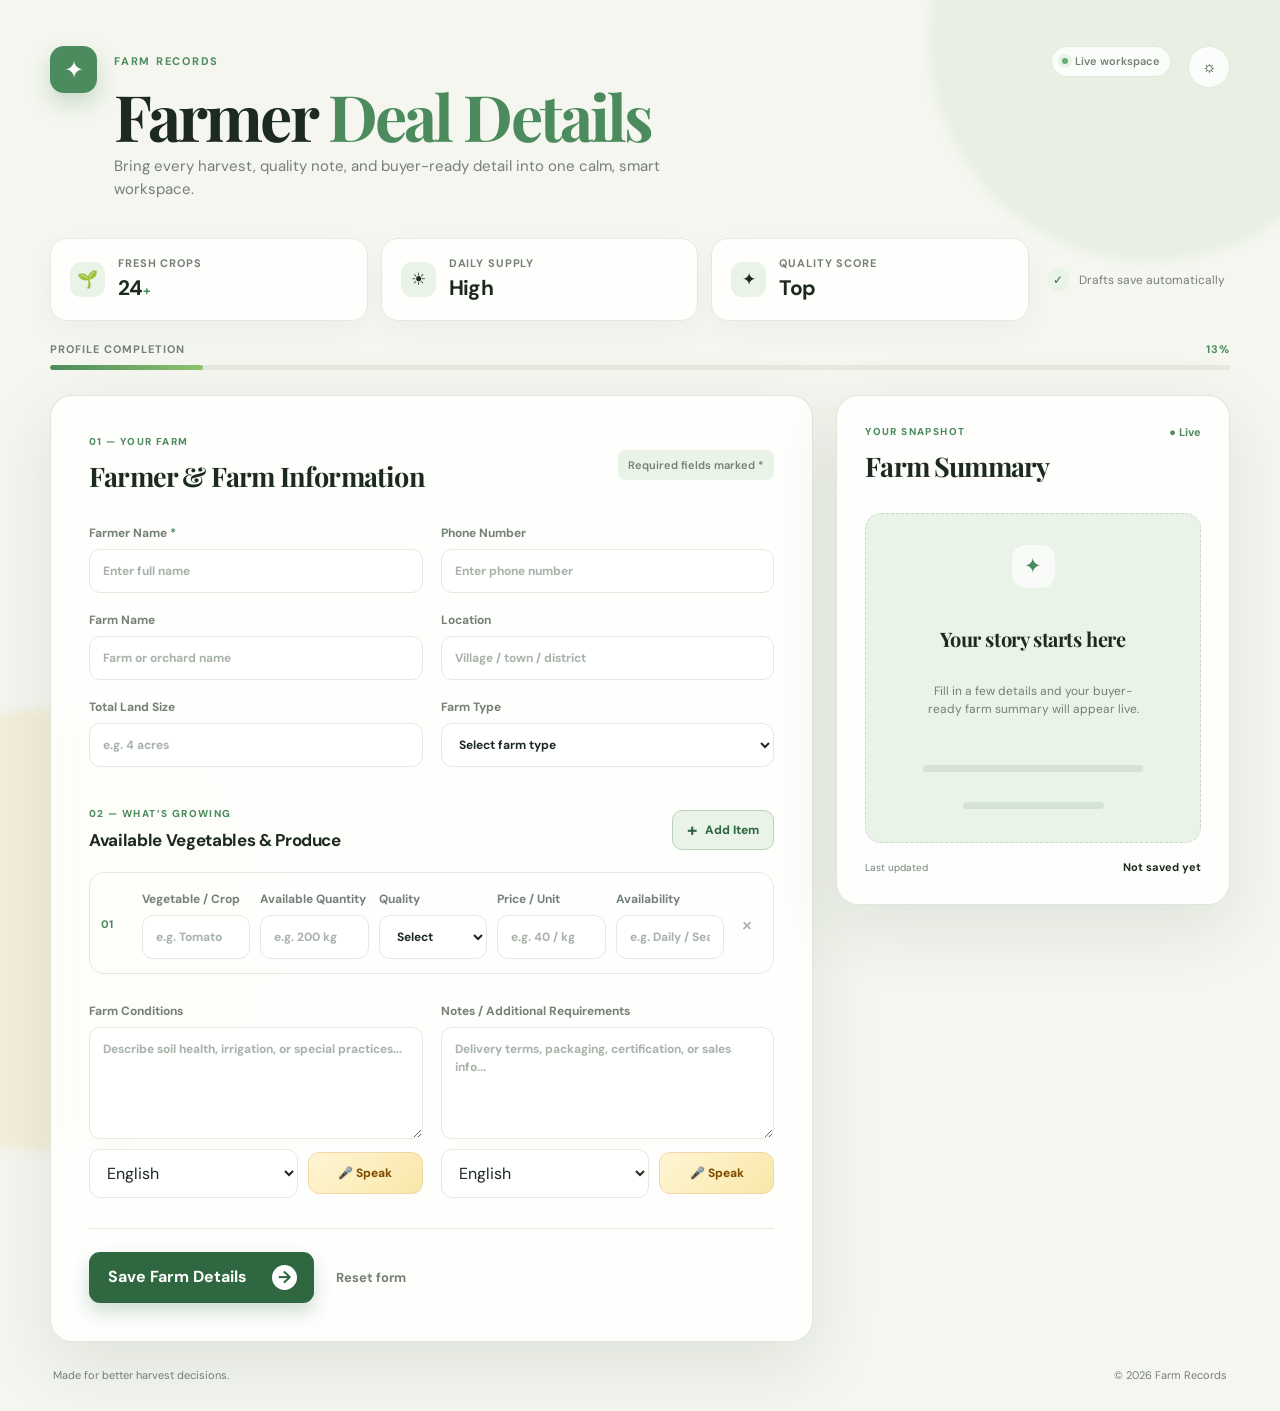
==== commit a205e3b7: "Restore and update harvest-integration with farmer details and path fixes - Add farmer details form " ====
--- a/index.html
+++ b/index.html
@@ -1,316 +1,316 @@
-<!doctype html>
-<html lang="en">
-  <head>
-    <meta charset="UTF-8" />
-    <meta name="viewport" content="width=device-width, initial-scale=1.0" />
-    <meta name="theme-color" content="#f7f8f2" />
-    <title>Farm Deal Details</title>
-    <link rel="preconnect" href="https://fonts.googleapis.com" />
-    <link rel="preconnect" href="https://fonts.gstatic.com" crossorigin />
-    <link
-      href="https://fonts.googleapis.com/css2?family=DM+Sans:wght@400;500;600;700&display=swap"
-      rel="stylesheet" />
-    <link rel="stylesheet" href="styles.css" />
-  </head>
-  <body>
-    <div class="ambient ambient-one"></div>
-    <div class="ambient ambient-two"></div>
-    <div class="leaf-layer" aria-hidden="true">
-      <span class="leaf leaf-1"></span>
-      <span class="leaf leaf-2"></span>
-      <span class="leaf leaf-3"></span>
-      <span class="leaf leaf-4"></span>
-      <span class="leaf leaf-5"></span>
-      <span class="leaf leaf-6"></span>
-      <span class="leaf leaf-7"></span>
-      <span class="leaf leaf-8"></span>
-      <span class="leaf leaf-9"></span>
-      <span class="leaf leaf-10"></span>
-      <span class="leaf leaf-11"></span>
-      <span class="leaf leaf-12"></span>
-      <span class="leaf leaf-13"></span>
-      <span class="leaf leaf-14"></span>
-      <span class="leaf leaf-15"></span>
-      <span class="leaf leaf-16"></span>
-      <span class="leaf leaf-17"></span>
-      <span class="leaf leaf-18"></span>
-      <span class="leaf leaf-19"></span>
-      <span class="leaf leaf-20"></span>
-      <span class="leaf leaf-21"></span>
-      <span class="leaf leaf-22"></span>
-      <span class="leaf leaf-23"></span>
-      <span class="leaf leaf-24"></span>
-    </div>
-    <div class="page-shell">
-      <header class="topbar">
-        <div class="brand-mark" aria-hidden="true">🌾</div>
-        <div class="title-wrap">
-          <div class="eyebrow-row">
-            <p class="eyebrow">Farm Records</p>
-            <span class="status-pill"
-              ><span class="status-dot"></span> Live workspace</span
-            >
-          </div>
-          <h1>Farmer <em>Deal Details</em></h1>
-          <p class="subtext">
-            Bring every harvest, quality note, and buyer-ready detail into one
-            calm, smart workspace.
-          </p>
-        </div>
-        <div class="nav-actions">
-          <a href="/dashboard#harvests" class="back-btn">← Back to My Harvests</a>
-          <button
-            type="button"
-            class="theme-toggle"
-            id="themeToggle"
-            aria-label="Switch to dark mode"
-            title="Toggle theme">
-            <span>☼</span>
-          </button>
-        </div>
-      </header>
-
-      <section class="hero-stats" aria-label="farm summary stats">
-        <div class="stat-box">
-          <span class="stat-icon">🌱</span>
-          <div>
-            <span>Fresh crops</span><strong>24<small>+</small></strong>
-          </div>
-        </div>
-        <div class="stat-box">
-          <span class="stat-icon">☀</span>
-          <div><span>Daily supply</span><strong>High</strong></div>
-        </div>
-        <div class="stat-box">
-          <span class="stat-icon">✦</span>
-          <div><span>Quality score</span><strong>Top</strong></div>
-        </div>
-        <div class="save-status" id="saveStatus">
-          <span class="save-icon">✓</span><span>Drafts save automatically</span>
-        </div>
-      </section>
-
-      <div class="progress-wrap" aria-label="Form completion">
-        <div class="progress-label">
-          <span>Profile completion</span><strong id="progressText">0%</strong>
-        </div>
-        <div class="progress-track">
-          <div class="progress-bar" id="progressBar"></div>
-        </div>
-      </div>
-
-      <main class="layout">
-        <section class="card form-card">
-          <div class="card-heading">
-            <div>
-              <p class="section-kicker">01 — Your farm</p>
-              <h2>Farmer &amp; Farm Information</h2>
-            </div>
-            <span class="heading-badge">Required fields marked *</span>
-          </div>
-
-          <!-- Farmer Information Display -->
-          <div class="farmer-info-display" id="farmerInfoDisplay" style="display: none;">
-            <div class="farmer-info-card">
-              <h3>Farmer Information</h3>
-              <div class="farmer-details">
-                <p><strong>Name:</strong> <span id="displayFarmerName"></span></p>
-                <p><strong>Phone:</strong> <span id="displayPhone"></span></p>
-                <p><strong>Email:</strong> <span id="displayEmail"></span></p>
-              </div>
-            </div>
-          </div>
-
-          <form id="farmForm">
-            <div class="grid two-columns">
-              <label
-                ><span>Farm Name</span
-                ><input
-                  type="text"
-                  name="farmName"
-                  placeholder="Farm or orchard name"
-              /></label>
-              <label
-                ><span>Location</span
-                ><input
-                  type="text"
-                  name="location"
-                  placeholder="Village / town / district"
-              /></label>
-              <label
-                ><span>Total Land Size</span
-                ><input type="text" name="landSize" placeholder="e.g. 4 acres"
-              /></label>
-              <label
-                ><span>Farm Type</span
-                ><select name="farmType">
-                  <option value="">Select farm type</option>
-                  <option>Vegetable Farm</option>
-                  <option>Fruit Farm</option>
-                  <option>Mixed Farm</option>
-                  <option>Organic Farm</option>
-                </select></label
-              >
-            </div>
-
-            <div class="section-heading">
-              <div>
-                <p class="section-kicker">02 — What’s growing</p>
-                <h3>Available Vegetables &amp; Produce</h3>
-              </div>
-              <button type="button" class="secondary-btn" id="addItemBtn">
-                <span>+</span> Add Item
-              </button>
-            </div>
-            <div id="itemsContainer" class="items-container">
-              <div class="produce-row">
-                <div class="row-number">01</div>
-                <label
-                  ><span>Vegetable / Crop</span
-                  ><input type="text" name="cropName" placeholder="e.g. Tomato"
-                /></label>
-                <label
-                  ><span>Available Quantity</span
-                  ><input type="text" name="quantity" placeholder="e.g. 200 kg"
-                /></label>
-                <label
-                  ><span>Quality</span
-                  ><select name="quality">
-                    <option value="">Select</option>
-                    <option>Excellent</option>
-                    <option>Good</option>
-                    <option>Average</option>
-                    <option>Fresh Harvest</option>
-                  </select></label
-                >
-                <label
-                  ><span>Price / Unit</span
-                  ><input type="text" name="price" placeholder="e.g. 40 / kg"
-                /></label>
-                <label
-                  ><span>Availability</span
-                  ><input
-                    type="text"
-                    name="availability"
-                    placeholder="e.g. Daily / Seasonal"
-                /></label>
-                <button
-                  type="button"
-                  class="remove-btn"
-                  aria-label="Remove item">
-                  ×
-                </button>
-              </div>
-            </div>
-
-            <div class="grid two-columns extra-fields">
-              <div class="voice-field">
-                <label
-                  ><span>Farm Conditions</span
-                  ><textarea
-                    id="farmConditions"
-                    name="farmConditions"
-                    rows="4"
-                    placeholder="Describe soil health, irrigation, or special practices..."></textarea>
-                </label>
-                <div class="voice-tools">
-                  <select class="voice-language" data-target="farmConditions">
-                    <option value="en-US">English</option>
-                    <option value="hi-IN">Hindi</option>
-                    <option value="bn-IN">Bangla</option>
-                    <option value="ta-IN">Tamil</option>
-                    <option value="te-IN">Telugu</option>
-                    <option value="mr-IN">Marathi</option>
-                    <option value="kn-IN">Kannada</option>
-                    <option value="ml-IN">Malayalam</option>
-                    <option value="gu-IN">Gujarati</option>
-                    <option value="es-ES">Spanish</option>
-                    <option value="fr-FR">French</option>
-                    <option value="de-DE">German</option>
-                  </select>
-                  <button
-                    type="button"
-                    class="mic-btn"
-                    data-target="farmConditions">
-                    <img src="images/mic-icon.svg" alt="Microphone" class="mic-icon"> Speak
-                  </button>
-                </div>
-              </div>
-
-              <div class="voice-field">
-                <label
-                  ><span>Notes / Additional Requirements</span
-                  ><textarea
-                    id="notes"
-                    name="notes"
-                    rows="4"
-                    placeholder="Delivery terms, packaging, certification, or sales info..."></textarea>
-                </label>
-                <div class="voice-tools">
-                  <select class="voice-language" data-target="notes">
-                    <option value="en-US">English</option>
-                    <option value="hi-IN">Hindi</option>
-                    <option value="bn-IN">Bangla</option>
-                    <option value="ta-IN">Tamil</option>
-                    <option value="te-IN">Telugu</option>
-                    <option value="mr-IN">Marathi</option>
-                    <option value="kn-IN">Kannada</option>
-                    <option value="ml-IN">Malayalam</option>
-                    <option value="gu-IN">Gujarati</option>
-                    <option value="es-ES">Spanish</option>
-                    <option value="fr-FR">French</option>
-                    <option value="de-DE">German</option>
-                  </select>
-                  <button type="button" class="mic-btn" data-target="notes">
-                    <img src="images/mic-icon.svg" alt="Microphone" class="mic-icon"> Speak
-                  </button>
-                </div>
-              </div>
-            </div>
-
-            <div class="actions">
-              <button type="submit" class="primary-btn">
-                <span>Save Farm Details</span><i>→</i></button
-              ><button type="reset" class="ghost-btn">Reset form</button>
-            </div>
-          </form>
-        </section>
-
-        <aside class="card preview-card">
-          <div class="preview-top">
-            <div>
-              <p class="section-kicker">Your snapshot</p>
-              <h2>Farm Summary</h2>
-            </div>
-            <span class="live-dot">● Live</span>
-          </div>
-          <div id="summaryBox" class="summary-box">
-            <div class="empty-state">
-              <div class="empty-icon">✦</div>
-              <h3>Your story starts here</h3>
-              <p>
-                Fill in a few details and your buyer-ready farm summary will
-                appear live.
-              </p>
-              <div class="empty-line"></div>
-              <div class="empty-line short"></div>
-            </div>
-          </div>
-          <div class="preview-footer">
-            <span>Last updated</span
-            ><strong id="lastUpdated">Not saved yet</strong>
-          </div>
-        </aside>
-      </main>
-      <footer>
-        <span>Made for better harvest decisions.</span
-        ><span>© <span id="year"></span> Farm Records</span>
-      </footer>
-    </div>
-    <div class="toast" id="toast" role="status" aria-live="polite">
-      <span>✓</span>
-      <p>Farm details saved successfully</p>
-    </div>
-    <script src="script.js?v=2"></script>
-  </body>
-</html>
+<!doctype html>
+<html lang="en">
+  <head>
+    <meta charset="UTF-8" />
+    <meta name="viewport" content="width=device-width, initial-scale=1.0" />
+    <meta name="theme-color" content="#f7f8f2" />
+    <title>Farm Deal Details</title>
+    <link rel="preconnect" href="https://fonts.googleapis.com" />
+    <link rel="preconnect" href="https://fonts.gstatic.com" crossorigin />
+    <link
+      href="https://fonts.googleapis.com/css2?family=DM+Sans:wght@400;500;600;700&family=Playfair+Display:wght@600;700&display=swap"
+      rel="stylesheet" />
+    <link rel="stylesheet" href="styles.css" />
+  </head>
+  <body>
+    <div class="ambient ambient-one"></div>
+    <div class="ambient ambient-two"></div>
+    <div class="leaf-layer" aria-hidden="true">
+      <span class="leaf leaf-1"></span>
+      <span class="leaf leaf-2"></span>
+      <span class="leaf leaf-3"></span>
+      <span class="leaf leaf-4"></span>
+      <span class="leaf leaf-5"></span>
+      <span class="leaf leaf-6"></span>
+      <span class="leaf leaf-7"></span>
+      <span class="leaf leaf-8"></span>
+      <span class="leaf leaf-9"></span>
+      <span class="leaf leaf-10"></span>
+      <span class="leaf leaf-11"></span>
+      <span class="leaf leaf-12"></span>
+      <span class="leaf leaf-13"></span>
+      <span class="leaf leaf-14"></span>
+      <span class="leaf leaf-15"></span>
+      <span class="leaf leaf-16"></span>
+      <span class="leaf leaf-17"></span>
+      <span class="leaf leaf-18"></span>
+      <span class="leaf leaf-19"></span>
+      <span class="leaf leaf-20"></span>
+      <span class="leaf leaf-21"></span>
+      <span class="leaf leaf-22"></span>
+      <span class="leaf leaf-23"></span>
+      <span class="leaf leaf-24"></span>
+    </div>
+    <div class="page-shell">
+      <header class="topbar">
+        <div class="brand-mark" aria-hidden="true">✦</div>
+        <div class="title-wrap">
+          <div class="eyebrow-row">
+            <p class="eyebrow">Farm Records</p>
+            <span class="status-pill"
+              ><span class="status-dot"></span> Live workspace</span
+            >
+          </div>
+          <h1>Farmer <em>Deal Details</em></h1>
+          <p class="subtext">
+            Bring every harvest, quality note, and buyer-ready detail into one
+            calm, smart workspace.
+          </p>
+        </div>
+        <button
+          type="button"
+          class="theme-toggle"
+          id="themeToggle"
+          aria-label="Switch to dark mode"
+          title="Toggle theme">
+          <span>☼</span>
+        </button>
+      </header>
+
+      <section class="hero-stats" aria-label="farm summary stats">
+        <div class="stat-box">
+          <span class="stat-icon">🌱</span>
+          <div>
+            <span>Fresh crops</span><strong>24<small>+</small></strong>
+          </div>
+        </div>
+        <div class="stat-box">
+          <span class="stat-icon">☀</span>
+          <div><span>Daily supply</span><strong>High</strong></div>
+        </div>
+        <div class="stat-box">
+          <span class="stat-icon">✦</span>
+          <div><span>Quality score</span><strong>Top</strong></div>
+        </div>
+        <div class="save-status" id="saveStatus">
+          <span class="save-icon">✓</span><span>Drafts save automatically</span>
+        </div>
+      </section>
+
+      <div class="progress-wrap" aria-label="Form completion">
+        <div class="progress-label">
+          <span>Profile completion</span><strong id="progressText">0%</strong>
+        </div>
+        <div class="progress-track">
+          <div class="progress-bar" id="progressBar"></div>
+        </div>
+      </div>
+
+      <main class="layout">
+        <section class="card form-card">
+          <div class="card-heading">
+            <div>
+              <p class="section-kicker">01 — Your farm</p>
+              <h2>Farmer &amp; Farm Information</h2>
+            </div>
+            <span class="heading-badge">Required fields marked *</span>
+          </div>
+          <form id="farmForm">
+            <div class="grid two-columns">
+              <label
+                ><span>Farmer Name <b>*</b></span
+                ><input
+                  type="text"
+                  name="farmerName"
+                  placeholder="Enter full name"
+                  autocomplete="name"
+              /></label>
+              <label
+                ><span>Phone Number</span
+                ><input
+                  type="tel"
+                  name="phone"
+                  placeholder="Enter phone number"
+                  autocomplete="tel"
+              /></label>
+              <label
+                ><span>Farm Name</span
+                ><input
+                  type="text"
+                  name="farmName"
+                  placeholder="Farm or orchard name"
+              /></label>
+              <label
+                ><span>Location</span
+                ><input
+                  type="text"
+                  name="location"
+                  placeholder="Village / town / district"
+              /></label>
+              <label
+                ><span>Total Land Size</span
+                ><input type="text" name="landSize" placeholder="e.g. 4 acres"
+              /></label>
+              <label
+                ><span>Farm Type</span
+                ><select name="farmType">
+                  <option value="">Select farm type</option>
+                  <option>Vegetable Farm</option>
+                  <option>Fruit Farm</option>
+                  <option>Mixed Farm</option>
+                  <option>Organic Farm</option>
+                </select></label
+              >
+            </div>
+
+            <div class="section-heading">
+              <div>
+                <p class="section-kicker">02 — What’s growing</p>
+                <h3>Available Vegetables &amp; Produce</h3>
+              </div>
+              <button type="button" class="secondary-btn" id="addItemBtn">
+                <span>+</span> Add Item
+              </button>
+            </div>
+            <div id="itemsContainer" class="items-container">
+              <div class="produce-row">
+                <div class="row-number">01</div>
+                <label
+                  ><span>Vegetable / Crop</span
+                  ><input type="text" name="cropName" placeholder="e.g. Tomato"
+                /></label>
+                <label
+                  ><span>Available Quantity</span
+                  ><input type="text" name="quantity" placeholder="e.g. 200 kg"
+                /></label>
+                <label
+                  ><span>Quality</span
+                  ><select name="quality">
+                    <option value="">Select</option>
+                    <option>Excellent</option>
+                    <option>Good</option>
+                    <option>Average</option>
+                    <option>Fresh Harvest</option>
+                  </select></label
+                >
+                <label
+                  ><span>Price / Unit</span
+                  ><input type="text" name="price" placeholder="e.g. 40 / kg"
+                /></label>
+                <label
+                  ><span>Availability</span
+                  ><input
+                    type="text"
+                    name="availability"
+                    placeholder="e.g. Daily / Seasonal"
+                /></label>
+                <button
+                  type="button"
+                  class="remove-btn"
+                  aria-label="Remove item">
+                  ×
+                </button>
+              </div>
+            </div>
+
+            <div class="grid two-columns extra-fields">
+              <div class="voice-field">
+                <label
+                  ><span>Farm Conditions</span
+                  ><textarea
+                    id="farmConditions"
+                    name="farmConditions"
+                    rows="4"
+                    placeholder="Describe soil health, irrigation, or special practices..."></textarea>
+                </label>
+                <div class="voice-tools">
+                  <select class="voice-language" data-target="farmConditions">
+                    <option value="en-US">English</option>
+                    <option value="hi-IN">Hindi</option>
+                    <option value="bn-IN">Bangla</option>
+                    <option value="ta-IN">Tamil</option>
+                    <option value="te-IN">Telugu</option>
+                    <option value="mr-IN">Marathi</option>
+                    <option value="kn-IN">Kannada</option>
+                    <option value="ml-IN">Malayalam</option>
+                    <option value="gu-IN">Gujarati</option>
+                    <option value="es-ES">Spanish</option>
+                    <option value="fr-FR">French</option>
+                    <option value="de-DE">German</option>
+                  </select>
+                  <button
+                    type="button"
+                    class="mic-btn"
+                    data-target="farmConditions">
+                    🎤 Speak
+                  </button>
+                </div>
+              </div>
+
+              <div class="voice-field">
+                <label
+                  ><span>Notes / Additional Requirements</span
+                  ><textarea
+                    id="notes"
+                    name="notes"
+                    rows="4"
+                    placeholder="Delivery terms, packaging, certification, or sales info..."></textarea>
+                </label>
+                <div class="voice-tools">
+                  <select class="voice-language" data-target="notes">
+                    <option value="en-US">English</option>
+                    <option value="hi-IN">Hindi</option>
+                    <option value="bn-IN">Bangla</option>
+                    <option value="ta-IN">Tamil</option>
+                    <option value="te-IN">Telugu</option>
+                    <option value="mr-IN">Marathi</option>
+                    <option value="kn-IN">Kannada</option>
+                    <option value="ml-IN">Malayalam</option>
+                    <option value="gu-IN">Gujarati</option>
+                    <option value="es-ES">Spanish</option>
+                    <option value="fr-FR">French</option>
+                    <option value="de-DE">German</option>
+                  </select>
+                  <button type="button" class="mic-btn" data-target="notes">
+                    🎤 Speak
+                  </button>
+                </div>
+              </div>
+            </div>
+
+            <div class="actions">
+              <button type="submit" class="primary-btn">
+                <span>Save Farm Details</span><i>→</i></button
+              ><button type="reset" class="ghost-btn">Reset form</button>
+            </div>
+          </form>
+        </section>
+
+        <aside class="card preview-card">
+          <div class="preview-top">
+            <div>
+              <p class="section-kicker">Your snapshot</p>
+              <h2>Farm Summary</h2>
+            </div>
+            <span class="live-dot">● Live</span>
+          </div>
+          <div id="summaryBox" class="summary-box">
+            <div class="empty-state">
+              <div class="empty-icon">✦</div>
+              <h3>Your story starts here</h3>
+              <p>
+                Fill in a few details and your buyer-ready farm summary will
+                appear live.
+              </p>
+              <div class="empty-line"></div>
+              <div class="empty-line short"></div>
+            </div>
+          </div>
+          <div class="preview-footer">
+            <span>Last updated</span
+            ><strong id="lastUpdated">Not saved yet</strong>
+          </div>
+        </aside>
+      </main>
+      <footer>
+        <span>Made for better harvest decisions.</span
+        ><span>© <span id="year"></span> Farm Records</span>
+      </footer>
+    </div>
+    <div class="toast" id="toast" role="status" aria-live="polite">
+      <span>✓</span>
+      <p>Farm details saved successfully</p>
+    </div>
+    <script src="script.js?v=2"></script>
+  </body>
+</html>
--- a/styles.css
+++ b/styles.css
@@ -1,1173 +1,1098 @@
-:root {
-  --bg: #f4f8f3;
-  --surface: rgba(255, 255, 255, 0.84);
-  --surface-solid: #ffffff;
-  --ink: #1d2a20;
-  --muted: #748078;
-  --line: #e3e9df;
-  --accent: #2e7d32;
-  --accent-dark: #1b5e20;
-  --accent-soft: #e8f5e9;
-  --gold: #d5a445;
-  --shadow: 0 24px 70px rgba(41, 66, 46, 0.1);
-  --radius: 22px;
-}
-
-body {
-  margin: 0;
-  min-width: 320px;
-  overflow-x: hidden;
-  color: var(--ink);
-  background: var(--bg);
-  line-height: 1.5;
-}
-* {
-  box-sizing: border-box;
-  font-family: "DM Sans", Arial, sans-serif;
-}
-html {
-  scroll-behavior: smooth;
-}
-body.dark {
-  --bg: #18201a;
-  --surface: rgba(36, 48, 39, 0.88);
-  --surface-solid: #26332a;
-  --ink: #f2f6ef;
-  --muted: #a8b8aa;
-  --line: #3b4a3d;
-  --accent-soft: #293e2e;
-  --shadow: 0 24px 70px rgba(0, 0, 0, 0.25);
-}
-button,
-input,
-select,
-textarea {
-  font: inherit;
-}
-button {
-  cursor: pointer;
-}
-.ambient {
-  position: fixed;
-  z-index: -1;
-  width: 440px;
-  height: 440px;
-  border-radius: 50%;
-  filter: blur(4px);
-  pointer-events: none;
-  opacity: 0.55;
-}
-.ambient-one {
-  background: #dcebd8;
-  top: -180px;
-  right: -90px;
-  animation: drift 12s ease-in-out infinite;
-}
-.ambient-two {
-  background: #f3e7c8;
-  bottom: -250px;
-  left: -170px;
-  animation: drift 15s ease-in-out infinite reverse;
-}
-.leaf-layer {
-  position: fixed;
-  z-index: 0;
-  inset: 0;
-  overflow: hidden;
-  pointer-events: none;
-}
-.leaf {
-  position: absolute;
-  top: -8vh;
-  left: var(--leaf-left);
-  width: var(--leaf-size);
-  height: calc(var(--leaf-size) * 1.45);
-  border-radius: 100% 0 100% 0;
-  background: linear-gradient(
-    135deg,
-    rgba(121, 170, 101, 0.75),
-    rgba(58, 119, 72, 0.32)
-  );
-  opacity: 0;
-  transform: rotate(35deg);
-  animation: leaf-fall var(--leaf-duration) linear var(--leaf-delay) infinite;
-}
-.leaf::after {
-  position: absolute;
-  top: 12%;
-  left: 50%;
-  width: 1px;
-  height: 78%;
-  background: rgba(255, 255, 255, 0.45);
-  content: "";
-  transform: rotate(-38deg);
-  transform-origin: top;
-}
-.leaf-1 {
-  --leaf-left: 4%;
-  --leaf-size: 16px;
-  --leaf-duration: 13s;
-  --leaf-delay: -10s;
-}
-.leaf-2 {
-  --leaf-left: 13%;
-  --leaf-size: 22px;
-  --leaf-duration: 15s;
-  --leaf-delay: -2s;
-}
-.leaf-3 {
-  --leaf-left: 24%;
-  --leaf-size: 13px;
-  --leaf-duration: 12s;
-  --leaf-delay: -7s;
-}
-.leaf-4 {
-  --leaf-left: 37%;
-  --leaf-size: 19px;
-  --leaf-duration: 16s;
-  --leaf-delay: -12s;
-}
-.leaf-5 {
-  --leaf-left: 48%;
-  --leaf-size: 14px;
-  --leaf-duration: 14s;
-  --leaf-delay: -4s;
-}
-.leaf-6 {
-  --leaf-left: 59%;
-  --leaf-size: 24px;
-  --leaf-duration: 17s;
-  --leaf-delay: -15s;
-}
-.leaf-7 {
-  --leaf-left: 69%;
-  --leaf-size: 15px;
-  --leaf-duration: 13s;
-  --leaf-delay: -6s;
-}
-.leaf-8 {
-  --leaf-left: 78%;
-  --leaf-size: 20px;
-  --leaf-duration: 16s;
-  --leaf-delay: -11s;
-}
-.leaf-9 {
-  --leaf-left: 87%;
-  --leaf-size: 13px;
-  --leaf-duration: 12s;
-  --leaf-delay: -1s;
-}
-.leaf-10 {
-  --leaf-left: 94%;
-  --leaf-size: 18px;
-  --leaf-duration: 15s;
-  --leaf-delay: -9s;
-}
-.leaf-11 {
-  --leaf-left: 31%;
-  --leaf-size: 11px;
-  --leaf-duration: 14s;
-  --leaf-delay: -5s;
-}
-.leaf-12 {
-  --leaf-left: 83%;
-  --leaf-size: 12px;
-  --leaf-duration: 13s;
-  --leaf-delay: -12s;
-}
-.leaf-13 {
-  --leaf-left: 8%;
-  --leaf-size: 12px;
-  --leaf-duration: 15s;
-  --leaf-delay: -8s;
-}
-.leaf-14 {
-  --leaf-left: 18%;
-  --leaf-size: 17px;
-  --leaf-duration: 13s;
-  --leaf-delay: -3s;
-}
-.leaf-15 {
-  --leaf-left: 29%;
-  --leaf-size: 20px;
-  --leaf-duration: 16s;
-  --leaf-delay: -14s;
-}
-.leaf-16 {
-  --leaf-left: 42%;
-  --leaf-size: 11px;
-  --leaf-duration: 12s;
-  --leaf-delay: -9s;
-}
-.leaf-17 {
-  --leaf-left: 54%;
-  --leaf-size: 18px;
-  --leaf-duration: 15s;
-  --leaf-delay: -6s;
-}
-.leaf-18 {
-  --leaf-left: 64%;
-  --leaf-size: 13px;
-  --leaf-duration: 14s;
-  --leaf-delay: -2s;
-}
-.leaf-19 {
-  --leaf-left: 73%;
-  --leaf-size: 21px;
-  --leaf-duration: 17s;
-  --leaf-delay: -13s;
-}
-.leaf-20 {
-  --leaf-left: 81%;
-  --leaf-size: 14px;
-  --leaf-duration: 12s;
-  --leaf-delay: -5s;
-}
-.leaf-21 {
-  --leaf-left: 91%;
-  --leaf-size: 16px;
-  --leaf-duration: 15s;
-  --leaf-delay: -10s;
-}
-.leaf-22 {
-  --leaf-left: 2%;
-  --leaf-size: 10px;
-  --leaf-duration: 13s;
-  --leaf-delay: -7s;
-}
-.leaf-23 {
-  --leaf-left: 46%;
-  --leaf-size: 15px;
-  --leaf-duration: 16s;
-  --leaf-delay: -1s;
-}
-.leaf-24 {
-  --leaf-left: 76%;
-  --leaf-size: 11px;
-  --leaf-duration: 14s;
-  --leaf-delay: -11s;
-}
-.page-shell {
-  position: relative;
-  z-index: 1;
-  width: min(1180px, calc(100% - 40px));
-  margin: 0 auto;
-  padding: 46px 0 28px;
-}
-.topbar {
-  display: flex;
-  align-items: flex-start;
-  gap: 17px;
-  animation: rise 0.7s ease both;
-}
-.brand-mark {
-  display: grid;
-  place-items: center;
-  flex: 0 0 47px;
-  width: 47px;
-  height: 47px;
-  color: #fff;
-  background: var(--accent);
-  border-radius: 14px;
-  font-size: 24px;
-  box-shadow: 0 10px 20px rgba(76, 139, 93, 0.25);
-}
-.title-wrap {
-  flex: 1;
-}
-.eyebrow-row,
-.preview-top,
-.progress-label,
-.card-heading,
-.section-heading,
-.actions,
-.preview-footer {
-  display: flex;
-  align-items: center;
-  justify-content: space-between;
-}
-.eyebrow {
-  margin: 0;
-  color: var(--accent);
-  text-transform: uppercase;
-  letter-spacing: 0.16em;
-  font-size: 11px;
-  font-weight: 700;
-}
-.status-pill,
-.heading-badge {
-  color: var(--muted);
-  font-size: 11px;
-  font-weight: 600;
-}
-.status-pill {
-  display: inline-flex;
-  align-items: center;
-  gap: 7px;
-  padding: 6px 10px;
-  border: 1px solid var(--line);
-  border-radius: 99px;
-  background: var(--surface);
-}
-.status-dot {
-  width: 6px;
-  height: 6px;
-  background: #65ad70;
-  border-radius: 50%;
-  box-shadow: 0 0 0 4px rgba(101, 173, 112, 0.12);
-}
-h1 {
-  margin: 6px 0 7px;
-  font-family: "DM Sans", Arial, sans-serif;
-  font-size: clamp(38px, 5vw, 64px);
-  font-weight: 700;
-  letter-spacing: -0.045em;
-  line-height: 1.03;
-}
-h1 em {
-  color: var(--accent);
-  font-style: normal;
-}
-.subtext {
-  max-width: 590px;
-  margin: 0;
-  color: var(--muted);
-  font-size: 15px;
-}
-.theme-toggle {
-  display: grid;
-  place-items: center;
-  width: 42px;
-  height: 42px;
-  border: 1px solid var(--line);
-  border-radius: 50%;
-  color: var(--ink);
-  background: var(--surface);
-  transition:
-    transform 0.2s,
-    background 0.2s;
-}
-.theme-toggle:hover {
-  transform: rotate(18deg) scale(1.06);
-  background: var(--surface-solid);
-}
-.hero-stats {
-  display: grid;
-  grid-template-columns: repeat(3, 1fr) auto;
-  gap: 13px;
-  margin: 38px 0 20px;
-  animation: rise 0.7s 0.1s ease both;
-}
-.stat-box {
-  display: flex;
-  align-items: center;
-  gap: 13px;
-  padding: 16px 19px;
-  border: 1px solid var(--line);
-  border-radius: 17px;
-  background: var(--surface);
-  box-shadow: 0 10px 28px rgba(41, 66, 46, 0.04);
-}
-.stat-icon {
-  display: grid;
-  place-items: center;
-  width: 35px;
-  height: 35px;
-  border-radius: 11px;
-  background: var(--accent-soft);
-  font-size: 17px;
-}
-.stat-box div {
-  display: grid;
-  gap: 1px;
-}
-.stat-box span:not(.stat-icon) {
-  color: var(--muted);
-  font-size: 11px;
-  text-transform: uppercase;
-  letter-spacing: 0.08em;
-  font-weight: 700;
-}
-.stat-box strong {
-  font-size: 21px;
-  letter-spacing: -0.03em;
-}
-.stat-box small {
-  color: var(--accent);
-  font-size: 13px;
-}
-.save-status {
-  display: flex;
-  align-items: center;
-  gap: 9px;
-  padding: 0 5px;
-  color: var(--muted);
-  font-size: 12px;
-  white-space: nowrap;
-}
-.save-icon {
-  display: grid;
-  place-items: center;
-  width: 23px;
-  height: 23px;
-  border-radius: 50%;
-  color: var(--accent-dark);
-  background: var(--accent-soft);
-}
-.progress-wrap {
-  margin: 0 0 25px;
-  animation: rise 0.7s 0.16s ease both;
-}
-.progress-label {
-  margin-bottom: 7px;
-  color: var(--muted);
-  font-size: 11px;
-  font-weight: 700;
-  text-transform: uppercase;
-  letter-spacing: 0.09em;
-}
-.progress-label strong {
-  color: var(--accent);
-}
-.progress-track {
-  height: 5px;
-  overflow: hidden;
-  border-radius: 99px;
-  background: var(--line);
-}
-.progress-bar {
-  width: 0%;
-  height: 100%;
-  border-radius: inherit;
-  background: linear-gradient(90deg, var(--accent), #8fc36e);
-  transition: width 0.5s cubic-bezier(0.2, 0.8, 0.2, 1);
-}
-.layout {
-  display: grid;
-  grid-template-columns: minmax(0, 1.55fr) minmax(300px, 0.8fr);
-  gap: 23px;
-  align-items: start;
-}
-.card {
-  border: 1px solid rgba(219, 228, 216, 0.9);
-  border-radius: var(--radius);
-  background: var(--surface);
-  box-shadow: var(--shadow);
-  backdrop-filter: blur(18px);
-}
-.form-card {
-  padding: clamp(24px, 4vw, 38px);
-  animation: rise 0.7s 0.2s ease both;
-}
-.preview-card {
-  position: sticky;
-  top: 20px;
-  min-height: 450px;
-  padding: 28px;
-  animation: rise 0.7s 0.3s ease both;
-}
-.section-kicker {
-  margin: 0 0 7px;
-  color: var(--accent);
-  font-size: 10px;
-  font-weight: 800;
-  letter-spacing: 0.14em;
-  text-transform: uppercase;
-}
-h2 {
-  margin: 0;
-  font-family: "DM Sans", Arial, sans-serif;
-  font-size: 27px;
-  letter-spacing: -0.03em;
-}
-h3 {
-  margin: 0;
-  font-size: 17px;
-  letter-spacing: -0.02em;
-}
-.heading-badge {
-  padding: 7px 10px;
-  border-radius: 7px;
-  background: var(--accent-soft);
-}
-.grid {
-  display: grid;
-  gap: 18px;
-}
-.two-columns {
-  grid-template-columns: repeat(2, minmax(0, 1fr));
-  margin-top: 28px;
-}
-label {
-  display: grid;
-  gap: 7px;
-  color: var(--muted);
-  font-size: 12px;
-  font-weight: 700;
-}
-label b {
-  color: var(--accent);
-}
-input,
-select,
-textarea {
-  width: 100%;
-  border: 1px solid var(--line);
-  outline: none;
-  border-radius: 11px;
-  padding: 12px 13px;
-  color: var(--ink);
-  background: var(--surface-solid);
-  transition:
-    border-color 0.2s,
-    box-shadow 0.2s,
-    transform 0.2s;
-}
-input::placeholder,
-textarea::placeholder {
-  color: #a7b2a8;
-}
-input:focus,
-select:focus,
-textarea:focus {
-  border-color: var(--accent);
-  box-shadow: 0 0 0 4px rgba(76, 139, 93, 0.12);
-  transform: translateY(-1px);
-}
-textarea {
-  resize: vertical;
-  min-height: 112px;
-}
-.voice-field {
-  display: grid;
-  gap: 10px;
-}
-.voice-tools {
-  display: flex;
-  align-items: center;
-  gap: 10px;
-}
-.voice-language {
-  flex: 1;
-  min-width: 0;
-}
-.mic-btn {
-  display: inline-flex;
-  align-items: center;
-  justify-content: center;
-  min-width: 115px;
-  padding: 11px 14px;
-  border: 1px solid #f1d7a7;
-  border-radius: 11px;
-  background: linear-gradient(135deg, #fff5d4, #f9e7a9);
-  color: #7f4d00;
-  font-size: 12px;
-  font-weight: 800;
-  transition:
-    transform 0.2s,
-    box-shadow 0.2s;
-}
-.mic-btn:hover {
-  transform: translateY(-2px);
-  box-shadow: 0 10px 18px rgba(217, 171, 64, 0.12);
-}
-.mic-btn.listening {
-  background: linear-gradient(135deg, #ffdede, #ffc7c7);
-  border-color: #f0b4b4;
-  color: #8e2a2a;
-  animation: pulse 1s infinite alternate;
-}
-.section-heading {
-  margin: 39px 0 18px;
-}
-.secondary-btn,
-.ghost-btn,
-.remove-btn {
-  border: 0;
-  background: transparent;
-}
-.secondary-btn {
-  display: inline-flex;
-  align-items: center;
-  gap: 8px;
-  padding: 10px 14px;
-  border: 1px solid #bad4b8;
-  border-radius: 10px;
-  color: var(--accent-dark);
-  background: var(--accent-soft);
-  font-size: 12px;
-  font-weight: 800;
-  transition:
-    transform 0.2s,
-    box-shadow 0.2s;
-}
-.secondary-btn span {
-  font-size: 18px;
-  line-height: 10px;
-}
-.secondary-btn:hover {
-  transform: translateY(-2px);
-  box-shadow: 0 7px 17px rgba(76, 139, 93, 0.14);
-}
-.items-container {
-  display: grid;
-  gap: 13px;
-}
-.produce-row {
-  position: relative;
-  display: grid;
-  grid-template-columns: 31px repeat(5, minmax(0, 1fr)) 25px;
-  gap: 10px;
-  align-items: end;
-  padding: 17px 14px 14px 11px;
-  border: 1px solid var(--line);
-  border-radius: 15px;
-  background: rgba(255, 255, 255, 0.34);
-  animation: pop 0.35s ease both;
-}
-.row-number {
-  align-self: center;
-  color: var(--accent);
-  font-size: 11px;
-  font-weight: 800;
-}
-.remove-btn {
-  align-self: center;
-  justify-self: center;
-  width: 25px;
-  height: 25px;
-  color: #a2aca3;
-  border-radius: 50%;
-  font-size: 22px;
-  line-height: 20px;
-  transition:
-    color 0.2s,
-    background 0.2s,
-    transform 0.2s;
-}
-.remove-btn:hover {
-  color: #ba5d51;
-  background: #f7e5e1;
-  transform: rotate(90deg);
-}
-.extra-fields {
-  margin-top: 28px;
-}
-.actions {
-  justify-content: flex-start;
-  gap: 16px;
-  margin-top: 30px;
-  padding-top: 23px;
-  border-top: 1px solid var(--line);
-}
-.primary-btn {
-  display: inline-flex;
-  align-items: center;
-  gap: 25px;
-  padding: 13px 17px 13px 19px;
-  border: 0;
-  border-radius: 11px;
-  color: #fff;
-  background: var(--accent-dark);
-  font-weight: 700;
-  box-shadow: 0 9px 18px rgba(47, 103, 65, 0.22);
-  transition:
-    transform 0.2s,
-    box-shadow 0.2s,
-    background 0.2s;
-}
-.primary-btn i {
-  display: grid;
-  place-items: center;
-  width: 25px;
-  height: 25px;
-  border-radius: 50%;
-  color: var(--accent-dark);
-  background: #fff;
-  font-style: normal;
-  font-size: 17px;
-  transition: transform 0.2s;
-}
-.primary-btn:hover {
-  background: #245334;
-  transform: translateY(-2px);
-  box-shadow: 0 13px 24px rgba(47, 103, 65, 0.28);
-}
-.primary-btn:hover i {
-  transform: translateX(3px);
-}
-.ghost-btn {
-  color: var(--muted);
-  font-size: 13px;
-  font-weight: 700;
-}
-.ghost-btn:hover {
-  color: var(--ink);
-}
-.preview-top {
-  align-items: flex-start;
-}
-.live-dot {
-  color: var(--accent);
-  font-size: 11px;
-  font-weight: 700;
-}
-.summary-box {
-  min-height: 330px;
-  margin-top: 27px;
-  padding: 20px;
-  border: 1px dashed #cbd8c8;
-  border-radius: 16px;
-  background: var(--accent-soft);
-}
-.empty-state {
-  display: grid;
-  place-items: center;
-  min-height: 285px;
-  text-align: center;
-}
-.empty-icon {
-  display: grid;
-  place-items: center;
-  width: 43px;
-  height: 43px;
-  margin-bottom: 14px;
-  border-radius: 14px;
-  color: var(--accent);
-  background: rgba(255, 255, 255, 0.7);
-  font-size: 21px;
-}
-.empty-state h3 {
-  margin-bottom: 7px;
-  font-family: "DM Sans", Arial, sans-serif;
-  font-size: 20px;
-}
-.empty-state p {
-  max-width: 220px;
-  margin: 0;
-  color: var(--muted);
-  font-size: 12px;
-}
-.empty-line {
-  width: 75%;
-  height: 7px;
-  margin-top: 25px;
-  border-radius: 99px;
-  background: rgba(124, 157, 124, 0.18);
-}
-.empty-line.short {
-  width: 48%;
-  margin-top: 8px;
-}
-.summary-content {
-  animation: fade 0.35s ease both;
-}
-.summary-name {
-  margin: 0 0 3px;
-  font-family: "DM Sans", Arial, sans-serif;
-  font-size: 24px;
-}
-.summary-location {
-  margin: 0 0 20px;
-  color: var(--muted);
-  font-size: 12px;
-}
-.summary-meta {
-  display: flex;
-  flex-wrap: wrap;
-  gap: 7px;
-  margin-bottom: 18px;
-}
-.summary-meta span {
-  padding: 6px 9px;
-  border-radius: 8px;
-  color: var(--accent-dark);
-  background: rgba(255, 255, 255, 0.72);
-  font-size: 11px;
-  font-weight: 700;
-}
-.summary-meta b,
-.crop-details b {
-  display: block;
-  margin-bottom: 2px;
-  color: var(--muted);
-  font-size: 9px;
-  letter-spacing: 0.08em;
-  text-transform: uppercase;
-}
-.summary-content h4 {
-  margin: 18px 0 8px;
-  color: var(--muted);
-  font-size: 10px;
-  letter-spacing: 0.11em;
-  text-transform: uppercase;
-}
-.crop-line {
-  display: grid;
-  gap: 9px;
-  padding: 9px 0;
-  border-bottom: 1px solid rgba(124, 157, 124, 0.18);
-  font-size: 12px;
-}
-.crop-name {
-  color: var(--accent-dark);
-}
-.crop-details {
-  display: grid;
-  grid-template-columns: repeat(2, minmax(0, 1fr));
-  gap: 8px;
-  color: var(--ink);
-  font-size: 11px;
-}
-.crop-details span {
-  min-width: 0;
-}
-.preview-footer {
-  margin-top: 16px;
-  color: var(--muted);
-  font-size: 10px;
-}
-.preview-footer strong {
-  color: var(--ink);
-  font-size: 11px;
-}
-footer {
-  display: flex;
-  justify-content: space-between;
-  padding: 25px 3px 0;
-  color: var(--muted);
-  font-size: 11px;
-}
-.toast {
-  position: fixed;
-  z-index: 5;
-  right: 25px;
-  bottom: 25px;
-  display: flex;
-  align-items: center;
-  gap: 10px;
-  padding: 12px 15px;
-  border: 1px solid #cce0ca;
-  border-radius: 13px;
-  color: var(--accent-dark);
-  background: var(--surface-solid);
-  box-shadow: var(--shadow);
-  transform: translateY(140%);
-  opacity: 0;
-  transition: 0.35s ease;
-}
-.toast.show {
-  transform: translateY(0);
-  opacity: 1;
-}
-.toast span {
-  display: grid;
-  place-items: center;
-  width: 22px;
-  height: 22px;
-  border-radius: 50%;
-  color: white;
-  background: var(--accent);
-}
-.toast p {
-  margin: 0;
-  font-size: 12px;
-  font-weight: 700;
-}
-@keyframes rise {
-  from {
-    opacity: 0;
-    transform: translateY(16px);
-  }
-  to {
-    opacity: 1;
-    transform: translateY(0);
-  }
-}
-@keyframes pop {
-  from {
-    opacity: 0;
-    transform: scale(0.97);
-  }
-  to {
-    opacity: 1;
-    transform: scale(1);
-  }
-}
-@keyframes fade {
-  from {
-    opacity: 0;
-  }
-  to {
-    opacity: 1;
-  }
-}
-@keyframes drift {
-  50% {
-    transform: translate(25px, 20px) scale(1.05);
-  }
-}
-@keyframes leaf-fall {
-  0% {
-    opacity: 0;
-    transform: translate3d(0, -10vh, 0) rotate(25deg);
-  }
-  10% {
-    opacity: 0.7;
-  }
-  50% {
-    transform: translate3d(8vw, 52vh, 0) rotate(190deg);
-  }
-  90% {
-    opacity: 0.45;
-  }
-  100% {
-    opacity: 0;
-    transform: translate3d(-7vw, 112vh, 0) rotate(390deg);
-  }
-}
-@keyframes pulse {
-  0% {
-    box-shadow: 0 0 0 0 rgba(231, 76, 60, 0.18);
-  }
-  100% {
-    box-shadow: 0 0 0 12px rgba(231, 76, 60, 0);
-  }
-}
-@media (prefers-reduced-motion: reduce) {
-  .leaf,
-  .ambient-one,
-  .ambient-two {
-    animation: none;
-  }
-  .leaf {
-    opacity: 0.2;
-    transform: rotate(35deg);
-  }
-}
-@media (max-width: 980px) {
-  .hero-stats {
-    grid-template-columns: repeat(3, 1fr);
-  }
-  .save-status {
-    grid-column: 1 / -1;
-    justify-content: center;
-    padding: 3px;
-  }
-  .layout {
-    grid-template-columns: 1fr;
-  }
-  .preview-card {
-    position: relative;
-    top: auto;
-  }
-  .produce-row {
-    grid-template-columns: 25px repeat(2, minmax(0, 1fr)) 25px;
-  }
-  .produce-row label:nth-of-type(3),
-  .produce-row label:nth-of-type(4),
-  .produce-row label:nth-of-type(5) {
-    margin-top: 4px;
-  }
-  .produce-row label:nth-of-type(3) {
-    grid-column: 2;
-  }
-  .produce-row label:nth-of-type(4) {
-    grid-column: 3;
-  }
-  .produce-row label:nth-of-type(5) {
-    grid-column: 2 / 4;
-  }
-  .remove-btn {
-    grid-column: 4;
-    grid-row: 1;
-  }
-}
-@media (max-width: 620px) {
-  .page-shell {
-    width: min(100% - 26px, 560px);
-    padding-top: 25px;
-  }
-  .topbar {
-    gap: 11px;
-  }
-  .brand-mark {
-    flex-basis: 38px;
-    width: 38px;
-    height: 38px;
-    border-radius: 11px;
-    font-size: 19px;
-  }
-  .status-pill {
-    display: none;
-  }
-  h1 {
-    font-size: 39px;
-  }
-  .subtext {
-    font-size: 13px;
-  }
-  .hero-stats {
-    gap: 8px;
-    margin-top: 25px;
-  }
-  .stat-box {
-    padding: 12px 10px;
-    gap: 7px;
-  }
-  .stat-icon {
-    width: 28px;
-    height: 28px;
-    font-size: 13px;
-  }
-  .stat-box span:not(.stat-icon) {
-    font-size: 8px;
-  }
-  .stat-box strong {
-    font-size: 17px;
-  }
-  .form-card,
-  .preview-card {
-    padding: 21px;
-  }
-  .card-heading {
-    align-items: flex-start;
-    gap: 10px;
-  }
-  .heading-badge {
-    display: none;
-  }
-  .two-columns {
-    grid-template-columns: 1fr;
-    gap: 14px;
-  }
-  .section-heading {
-    align-items: flex-end;
-    gap: 10px;
-  }
-  .section-heading h3 {
-    font-size: 15px;
-  }
-  .produce-row {
-    grid-template-columns: 21px 1fr 1fr 25px;
-    padding: 14px 10px 12px 7px;
-    gap: 8px;
-  }
-  .produce-row label:nth-of-type(1) {
-    grid-column: 2 / 4;
-  }
-  .produce-row label:nth-of-type(2) {
-    grid-column: 2;
-  }
-  .produce-row label:nth-of-type(3) {
-    grid-column: 3;
-  }
-  .produce-row label:nth-of-type(4) {
-    grid-column: 2;
-  }
-  .produce-row label:nth-of-type(5) {
-    grid-column: 3;
-  }
-  .remove-btn {
-    grid-column: 4;
-    grid-row: 1;
-  }
-  .actions {
-    align-items: flex-start;
-    flex-direction: column;
-  }
-  .primary-btn {
-    width: 100%;
-    justify-content: space-between;
-  }
-  .extra-fields {
-    gap: 14px;
-  }
-  footer {
-    flex-direction: column;
-    gap: 5px;
-  }
-}
-@media (prefers-reduced-motion: reduce) {
-  *,
-  *::before,
-  *::after {
-    animation-duration: 0.01ms !important;
-    transition-duration: 0.01ms !important;
-    scroll-behavior: auto !important;
-  }
-}
-
-/* Farmer Info Display Styles */
-.farmer-info-display {
-  margin-bottom: 25px;
-}
-
-.farmer-info-card {
-  padding: 20px;
-  border: 1px solid var(--line);
-  border-radius: 15px;
-  background: var(--accent-soft);
-}
-
-.farmer-info-card h3 {
-  margin: 0 0 15px;
-  font-family: "DM Sans", Arial, sans-serif;
-  font-size: 18px;
-  color: var(--accent-dark);
-}
-
-.farmer-details {
-  display: grid;
-  gap: 10px;
-}
-
-.farmer-details p {
-  margin: 0;
-  color: var(--ink);
-  font-size: 13px;
-}
-
-.farmer-details strong {
-  color: var(--muted);
-  font-size: 11px;
-  font-weight: 700;
-}
-
-/* Microphone Icon Styles */
-.mic-icon {
-  width: 20px;
-  height: 20px;
-  vertical-align: middle;
-  margin-right: 5px;
-}
-
-.mic-btn {
-  display: inline-flex;
-  align-items: center;
-  gap: 5px;
-}
-
-/* Navigation Actions */
-.nav-actions {
-  display: flex;
-  align-items: center;
-  gap: 15px;
-}
-
-.back-btn {
-  padding: 10px 18px;
-  border: 1px solid var(--accent);
-  border-radius: 10px;
-  color: var(--accent);
-  background: var(--accent-soft);
-  text-decoration: none;
-  font-size: 12px;
-  font-weight: 700;
-  transition: transform 0.2s, box-shadow 0.2s;
-}
-
-.back-btn:hover {
-  transform: translateY(-2px);
-  box-shadow: 0 7px 17px rgba(46, 125, 50, 0.14);
-}
+:root {
+  --bg: #f4f6ef;
+  --surface: rgba(255, 255, 255, 0.84);
+  --surface-solid: #ffffff;
+  --ink: #1d2a20;
+  --muted: #748078;
+  --line: #e3e9df;
+  --accent: #4c8b5d;
+  --accent-dark: #2f6741;
+  --accent-soft: #e9f3e8;
+  --gold: #d5a445;
+  --shadow: 0 24px 70px rgba(41, 66, 46, 0.1);
+  --radius: 22px;
+}
+* {
+  box-sizing: border-box;
+}
+html {
+  scroll-behavior: smooth;
+}
+body {
+  margin: 0;
+  min-width: 320px;
+  overflow-x: hidden;
+  color: var(--ink);
+  background: var(--bg);
+  font-family: "DM Sans", sans-serif;
+  line-height: 1.5;
+}
+body.dark {
+  --bg: #18201a;
+  --surface: rgba(36, 48, 39, 0.88);
+  --surface-solid: #26332a;
+  --ink: #f2f6ef;
+  --muted: #a8b8aa;
+  --line: #3b4a3d;
+  --accent-soft: #293e2e;
+  --shadow: 0 24px 70px rgba(0, 0, 0, 0.25);
+}
+button,
+input,
+select,
+textarea {
+  font: inherit;
+}
+button {
+  cursor: pointer;
+}
+.ambient {
+  position: fixed;
+  z-index: -1;
+  width: 440px;
+  height: 440px;
+  border-radius: 50%;
+  filter: blur(4px);
+  pointer-events: none;
+  opacity: 0.55;
+}
+.ambient-one {
+  background: #dcebd8;
+  top: -180px;
+  right: -90px;
+  animation: drift 12s ease-in-out infinite;
+}
+.ambient-two {
+  background: #f3e7c8;
+  bottom: -250px;
+  left: -170px;
+  animation: drift 15s ease-in-out infinite reverse;
+}
+.leaf-layer {
+  position: fixed;
+  z-index: 0;
+  inset: 0;
+  overflow: hidden;
+  pointer-events: none;
+}
+.leaf {
+  position: absolute;
+  top: -8vh;
+  left: var(--leaf-left);
+  width: var(--leaf-size);
+  height: calc(var(--leaf-size) * 1.45);
+  border-radius: 100% 0 100% 0;
+  background: linear-gradient(
+    135deg,
+    rgba(121, 170, 101, 0.75),
+    rgba(58, 119, 72, 0.32)
+  );
+  opacity: 0;
+  transform: rotate(35deg);
+  animation: leaf-fall var(--leaf-duration) linear var(--leaf-delay) infinite;
+}
+.leaf::after {
+  position: absolute;
+  top: 12%;
+  left: 50%;
+  width: 1px;
+  height: 78%;
+  background: rgba(255, 255, 255, 0.45);
+  content: "";
+  transform: rotate(-38deg);
+  transform-origin: top;
+}
+.leaf-1 {
+  --leaf-left: 4%;
+  --leaf-size: 16px;
+  --leaf-duration: 13s;
+  --leaf-delay: -10s;
+}
+.leaf-2 {
+  --leaf-left: 13%;
+  --leaf-size: 22px;
+  --leaf-duration: 15s;
+  --leaf-delay: -2s;
+}
+.leaf-3 {
+  --leaf-left: 24%;
+  --leaf-size: 13px;
+  --leaf-duration: 12s;
+  --leaf-delay: -7s;
+}
+.leaf-4 {
+  --leaf-left: 37%;
+  --leaf-size: 19px;
+  --leaf-duration: 16s;
+  --leaf-delay: -12s;
+}
+.leaf-5 {
+  --leaf-left: 48%;
+  --leaf-size: 14px;
+  --leaf-duration: 14s;
+  --leaf-delay: -4s;
+}
+.leaf-6 {
+  --leaf-left: 59%;
+  --leaf-size: 24px;
+  --leaf-duration: 17s;
+  --leaf-delay: -15s;
+}
+.leaf-7 {
+  --leaf-left: 69%;
+  --leaf-size: 15px;
+  --leaf-duration: 13s;
+  --leaf-delay: -6s;
+}
+.leaf-8 {
+  --leaf-left: 78%;
+  --leaf-size: 20px;
+  --leaf-duration: 16s;
+  --leaf-delay: -11s;
+}
+.leaf-9 {
+  --leaf-left: 87%;
+  --leaf-size: 13px;
+  --leaf-duration: 12s;
+  --leaf-delay: -1s;
+}
+.leaf-10 {
+  --leaf-left: 94%;
+  --leaf-size: 18px;
+  --leaf-duration: 15s;
+  --leaf-delay: -9s;
+}
+.leaf-11 {
+  --leaf-left: 31%;
+  --leaf-size: 11px;
+  --leaf-duration: 14s;
+  --leaf-delay: -5s;
+}
+.leaf-12 {
+  --leaf-left: 83%;
+  --leaf-size: 12px;
+  --leaf-duration: 13s;
+  --leaf-delay: -12s;
+}
+.leaf-13 {
+  --leaf-left: 8%;
+  --leaf-size: 12px;
+  --leaf-duration: 15s;
+  --leaf-delay: -8s;
+}
+.leaf-14 {
+  --leaf-left: 18%;
+  --leaf-size: 17px;
+  --leaf-duration: 13s;
+  --leaf-delay: -3s;
+}
+.leaf-15 {
+  --leaf-left: 29%;
+  --leaf-size: 20px;
+  --leaf-duration: 16s;
+  --leaf-delay: -14s;
+}
+.leaf-16 {
+  --leaf-left: 42%;
+  --leaf-size: 11px;
+  --leaf-duration: 12s;
+  --leaf-delay: -9s;
+}
+.leaf-17 {
+  --leaf-left: 54%;
+  --leaf-size: 18px;
+  --leaf-duration: 15s;
+  --leaf-delay: -6s;
+}
+.leaf-18 {
+  --leaf-left: 64%;
+  --leaf-size: 13px;
+  --leaf-duration: 14s;
+  --leaf-delay: -2s;
+}
+.leaf-19 {
+  --leaf-left: 73%;
+  --leaf-size: 21px;
+  --leaf-duration: 17s;
+  --leaf-delay: -13s;
+}
+.leaf-20 {
+  --leaf-left: 81%;
+  --leaf-size: 14px;
+  --leaf-duration: 12s;
+  --leaf-delay: -5s;
+}
+.leaf-21 {
+  --leaf-left: 91%;
+  --leaf-size: 16px;
+  --leaf-duration: 15s;
+  --leaf-delay: -10s;
+}
+.leaf-22 {
+  --leaf-left: 2%;
+  --leaf-size: 10px;
+  --leaf-duration: 13s;
+  --leaf-delay: -7s;
+}
+.leaf-23 {
+  --leaf-left: 46%;
+  --leaf-size: 15px;
+  --leaf-duration: 16s;
+  --leaf-delay: -1s;
+}
+.leaf-24 {
+  --leaf-left: 76%;
+  --leaf-size: 11px;
+  --leaf-duration: 14s;
+  --leaf-delay: -11s;
+}
+.page-shell {
+  position: relative;
+  z-index: 1;
+  width: min(1180px, calc(100% - 40px));
+  margin: 0 auto;
+  padding: 46px 0 28px;
+}
+.topbar {
+  display: flex;
+  align-items: flex-start;
+  gap: 17px;
+  animation: rise 0.7s ease both;
+}
+.brand-mark {
+  display: grid;
+  place-items: center;
+  flex: 0 0 47px;
+  width: 47px;
+  height: 47px;
+  color: #fff;
+  background: var(--accent);
+  border-radius: 14px;
+  font-size: 24px;
+  box-shadow: 0 10px 20px rgba(76, 139, 93, 0.25);
+}
+.title-wrap {
+  flex: 1;
+}
+.eyebrow-row,
+.preview-top,
+.progress-label,
+.card-heading,
+.section-heading,
+.actions,
+.preview-footer {
+  display: flex;
+  align-items: center;
+  justify-content: space-between;
+}
+.eyebrow {
+  margin: 0;
+  color: var(--accent);
+  text-transform: uppercase;
+  letter-spacing: 0.16em;
+  font-size: 11px;
+  font-weight: 700;
+}
+.status-pill,
+.heading-badge {
+  color: var(--muted);
+  font-size: 11px;
+  font-weight: 600;
+}
+.status-pill {
+  display: inline-flex;
+  align-items: center;
+  gap: 7px;
+  padding: 6px 10px;
+  border: 1px solid var(--line);
+  border-radius: 99px;
+  background: var(--surface);
+}
+.status-dot {
+  width: 6px;
+  height: 6px;
+  background: #65ad70;
+  border-radius: 50%;
+  box-shadow: 0 0 0 4px rgba(101, 173, 112, 0.12);
+}
+h1 {
+  margin: 6px 0 7px;
+  font-family: "Playfair Display", serif;
+  font-size: clamp(38px, 5vw, 64px);
+  font-weight: 700;
+  letter-spacing: -0.045em;
+  line-height: 1.03;
+}
+h1 em {
+  color: var(--accent);
+  font-style: normal;
+}
+.subtext {
+  max-width: 590px;
+  margin: 0;
+  color: var(--muted);
+  font-size: 15px;
+}
+.theme-toggle {
+  display: grid;
+  place-items: center;
+  width: 42px;
+  height: 42px;
+  border: 1px solid var(--line);
+  border-radius: 50%;
+  color: var(--ink);
+  background: var(--surface);
+  transition:
+    transform 0.2s,
+    background 0.2s;
+}
+.theme-toggle:hover {
+  transform: rotate(18deg) scale(1.06);
+  background: var(--surface-solid);
+}
+.hero-stats {
+  display: grid;
+  grid-template-columns: repeat(3, 1fr) auto;
+  gap: 13px;
+  margin: 38px 0 20px;
+  animation: rise 0.7s 0.1s ease both;
+}
+.stat-box {
+  display: flex;
+  align-items: center;
+  gap: 13px;
+  padding: 16px 19px;
+  border: 1px solid var(--line);
+  border-radius: 17px;
+  background: var(--surface);
+  box-shadow: 0 10px 28px rgba(41, 66, 46, 0.04);
+}
+.stat-icon {
+  display: grid;
+  place-items: center;
+  width: 35px;
+  height: 35px;
+  border-radius: 11px;
+  background: var(--accent-soft);
+  font-size: 17px;
+}
+.stat-box div {
+  display: grid;
+  gap: 1px;
+}
+.stat-box span:not(.stat-icon) {
+  color: var(--muted);
+  font-size: 11px;
+  text-transform: uppercase;
+  letter-spacing: 0.08em;
+  font-weight: 700;
+}
+.stat-box strong {
+  font-size: 21px;
+  letter-spacing: -0.03em;
+}
+.stat-box small {
+  color: var(--accent);
+  font-size: 13px;
+}
+.save-status {
+  display: flex;
+  align-items: center;
+  gap: 9px;
+  padding: 0 5px;
+  color: var(--muted);
+  font-size: 12px;
+  white-space: nowrap;
+}
+.save-icon {
+  display: grid;
+  place-items: center;
+  width: 23px;
+  height: 23px;
+  border-radius: 50%;
+  color: var(--accent-dark);
+  background: var(--accent-soft);
+}
+.progress-wrap {
+  margin: 0 0 25px;
+  animation: rise 0.7s 0.16s ease both;
+}
+.progress-label {
+  margin-bottom: 7px;
+  color: var(--muted);
+  font-size: 11px;
+  font-weight: 700;
+  text-transform: uppercase;
+  letter-spacing: 0.09em;
+}
+.progress-label strong {
+  color: var(--accent);
+}
+.progress-track {
+  height: 5px;
+  overflow: hidden;
+  border-radius: 99px;
+  background: var(--line);
+}
+.progress-bar {
+  width: 0%;
+  height: 100%;
+  border-radius: inherit;
+  background: linear-gradient(90deg, var(--accent), #8fc36e);
+  transition: width 0.5s cubic-bezier(0.2, 0.8, 0.2, 1);
+}
+.layout {
+  display: grid;
+  grid-template-columns: minmax(0, 1.55fr) minmax(300px, 0.8fr);
+  gap: 23px;
+  align-items: start;
+}
+.card {
+  border: 1px solid rgba(219, 228, 216, 0.9);
+  border-radius: var(--radius);
+  background: var(--surface);
+  box-shadow: var(--shadow);
+  backdrop-filter: blur(18px);
+}
+.form-card {
+  padding: clamp(24px, 4vw, 38px);
+  animation: rise 0.7s 0.2s ease both;
+}
+.preview-card {
+  position: sticky;
+  top: 20px;
+  min-height: 450px;
+  padding: 28px;
+  animation: rise 0.7s 0.3s ease both;
+}
+.section-kicker {
+  margin: 0 0 7px;
+  color: var(--accent);
+  font-size: 10px;
+  font-weight: 800;
+  letter-spacing: 0.14em;
+  text-transform: uppercase;
+}
+h2 {
+  margin: 0;
+  font-family: "Playfair Display", serif;
+  font-size: 27px;
+  letter-spacing: -0.03em;
+}
+h3 {
+  margin: 0;
+  font-size: 17px;
+  letter-spacing: -0.02em;
+}
+.heading-badge {
+  padding: 7px 10px;
+  border-radius: 7px;
+  background: var(--accent-soft);
+}
+.grid {
+  display: grid;
+  gap: 18px;
+}
+.two-columns {
+  grid-template-columns: repeat(2, minmax(0, 1fr));
+  margin-top: 28px;
+}
+label {
+  display: grid;
+  gap: 7px;
+  color: var(--muted);
+  font-size: 12px;
+  font-weight: 700;
+}
+label b {
+  color: var(--accent);
+}
+input,
+select,
+textarea {
+  width: 100%;
+  border: 1px solid var(--line);
+  outline: none;
+  border-radius: 11px;
+  padding: 12px 13px;
+  color: var(--ink);
+  background: var(--surface-solid);
+  transition:
+    border-color 0.2s,
+    box-shadow 0.2s,
+    transform 0.2s;
+}
+input::placeholder,
+textarea::placeholder {
+  color: #a7b2a8;
+}
+input:focus,
+select:focus,
+textarea:focus {
+  border-color: var(--accent);
+  box-shadow: 0 0 0 4px rgba(76, 139, 93, 0.12);
+  transform: translateY(-1px);
+}
+textarea {
+  resize: vertical;
+  min-height: 112px;
+}
+.voice-field {
+  display: grid;
+  gap: 10px;
+}
+.voice-tools {
+  display: flex;
+  align-items: center;
+  gap: 10px;
+}
+.voice-language {
+  flex: 1;
+  min-width: 0;
+}
+.mic-btn {
+  display: inline-flex;
+  align-items: center;
+  justify-content: center;
+  min-width: 115px;
+  padding: 11px 14px;
+  border: 1px solid #f1d7a7;
+  border-radius: 11px;
+  background: linear-gradient(135deg, #fff5d4, #f9e7a9);
+  color: #7f4d00;
+  font-size: 12px;
+  font-weight: 800;
+  transition:
+    transform 0.2s,
+    box-shadow 0.2s;
+}
+.mic-btn:hover {
+  transform: translateY(-2px);
+  box-shadow: 0 10px 18px rgba(217, 171, 64, 0.12);
+}
+.mic-btn.listening {
+  background: linear-gradient(135deg, #ffdede, #ffc7c7);
+  border-color: #f0b4b4;
+  color: #8e2a2a;
+  animation: pulse 1s infinite alternate;
+}
+.section-heading {
+  margin: 39px 0 18px;
+}
+.secondary-btn,
+.ghost-btn,
+.remove-btn {
+  border: 0;
+  background: transparent;
+}
+.secondary-btn {
+  display: inline-flex;
+  align-items: center;
+  gap: 8px;
+  padding: 10px 14px;
+  border: 1px solid #bad4b8;
+  border-radius: 10px;
+  color: var(--accent-dark);
+  background: var(--accent-soft);
+  font-size: 12px;
+  font-weight: 800;
+  transition:
+    transform 0.2s,
+    box-shadow 0.2s;
+}
+.secondary-btn span {
+  font-size: 18px;
+  line-height: 10px;
+}
+.secondary-btn:hover {
+  transform: translateY(-2px);
+  box-shadow: 0 7px 17px rgba(76, 139, 93, 0.14);
+}
+.items-container {
+  display: grid;
+  gap: 13px;
+}
+.produce-row {
+  position: relative;
+  display: grid;
+  grid-template-columns: 31px repeat(5, minmax(0, 1fr)) 25px;
+  gap: 10px;
+  align-items: end;
+  padding: 17px 14px 14px 11px;
+  border: 1px solid var(--line);
+  border-radius: 15px;
+  background: rgba(255, 255, 255, 0.34);
+  animation: pop 0.35s ease both;
+}
+.row-number {
+  align-self: center;
+  color: var(--accent);
+  font-size: 11px;
+  font-weight: 800;
+}
+.remove-btn {
+  align-self: center;
+  justify-self: center;
+  width: 25px;
+  height: 25px;
+  color: #a2aca3;
+  border-radius: 50%;
+  font-size: 22px;
+  line-height: 20px;
+  transition:
+    color 0.2s,
+    background 0.2s,
+    transform 0.2s;
+}
+.remove-btn:hover {
+  color: #ba5d51;
+  background: #f7e5e1;
+  transform: rotate(90deg);
+}
+.extra-fields {
+  margin-top: 28px;
+}
+.actions {
+  justify-content: flex-start;
+  gap: 16px;
+  margin-top: 30px;
+  padding-top: 23px;
+  border-top: 1px solid var(--line);
+}
+.primary-btn {
+  display: inline-flex;
+  align-items: center;
+  gap: 25px;
+  padding: 13px 17px 13px 19px;
+  border: 0;
+  border-radius: 11px;
+  color: #fff;
+  background: var(--accent-dark);
+  font-weight: 700;
+  box-shadow: 0 9px 18px rgba(47, 103, 65, 0.22);
+  transition:
+    transform 0.2s,
+    box-shadow 0.2s,
+    background 0.2s;
+}
+.primary-btn i {
+  display: grid;
+  place-items: center;
+  width: 25px;
+  height: 25px;
+  border-radius: 50%;
+  color: var(--accent-dark);
+  background: #fff;
+  font-style: normal;
+  font-size: 17px;
+  transition: transform 0.2s;
+}
+.primary-btn:hover {
+  background: #245334;
+  transform: translateY(-2px);
+  box-shadow: 0 13px 24px rgba(47, 103, 65, 0.28);
+}
+.primary-btn:hover i {
+  transform: translateX(3px);
+}
+.ghost-btn {
+  color: var(--muted);
+  font-size: 13px;
+  font-weight: 700;
+}
+.ghost-btn:hover {
+  color: var(--ink);
+}
+.preview-top {
+  align-items: flex-start;
+}
+.live-dot {
+  color: var(--accent);
+  font-size: 11px;
+  font-weight: 700;
+}
+.summary-box {
+  min-height: 330px;
+  margin-top: 27px;
+  padding: 20px;
+  border: 1px dashed #cbd8c8;
+  border-radius: 16px;
+  background: var(--accent-soft);
+}
+.empty-state {
+  display: grid;
+  place-items: center;
+  min-height: 285px;
+  text-align: center;
+}
+.empty-icon {
+  display: grid;
+  place-items: center;
+  width: 43px;
+  height: 43px;
+  margin-bottom: 14px;
+  border-radius: 14px;
+  color: var(--accent);
+  background: rgba(255, 255, 255, 0.7);
+  font-size: 21px;
+}
+.empty-state h3 {
+  margin-bottom: 7px;
+  font-family: "Playfair Display", serif;
+  font-size: 20px;
+}
+.empty-state p {
+  max-width: 220px;
+  margin: 0;
+  color: var(--muted);
+  font-size: 12px;
+}
+.empty-line {
+  width: 75%;
+  height: 7px;
+  margin-top: 25px;
+  border-radius: 99px;
+  background: rgba(124, 157, 124, 0.18);
+}
+.empty-line.short {
+  width: 48%;
+  margin-top: 8px;
+}
+.summary-content {
+  animation: fade 0.35s ease both;
+}
+.summary-name {
+  margin: 0 0 3px;
+  font-family: "Playfair Display", serif;
+  font-size: 24px;
+}
+.summary-location {
+  margin: 0 0 20px;
+  color: var(--muted);
+  font-size: 12px;
+}
+.summary-meta {
+  display: flex;
+  flex-wrap: wrap;
+  gap: 7px;
+  margin-bottom: 18px;
+}
+.summary-meta span {
+  padding: 6px 9px;
+  border-radius: 8px;
+  color: var(--accent-dark);
+  background: rgba(255, 255, 255, 0.72);
+  font-size: 11px;
+  font-weight: 700;
+}
+.summary-meta b,
+.crop-details b {
+  display: block;
+  margin-bottom: 2px;
+  color: var(--muted);
+  font-size: 9px;
+  letter-spacing: 0.08em;
+  text-transform: uppercase;
+}
+.summary-content h4 {
+  margin: 18px 0 8px;
+  color: var(--muted);
+  font-size: 10px;
+  letter-spacing: 0.11em;
+  text-transform: uppercase;
+}
+.crop-line {
+  display: grid;
+  gap: 9px;
+  padding: 9px 0;
+  border-bottom: 1px solid rgba(124, 157, 124, 0.18);
+  font-size: 12px;
+}
+.crop-name {
+  color: var(--accent-dark);
+}
+.crop-details {
+  display: grid;
+  grid-template-columns: repeat(2, minmax(0, 1fr));
+  gap: 8px;
+  color: var(--ink);
+  font-size: 11px;
+}
+.crop-details span {
+  min-width: 0;
+}
+.preview-footer {
+  margin-top: 16px;
+  color: var(--muted);
+  font-size: 10px;
+}
+.preview-footer strong {
+  color: var(--ink);
+  font-size: 11px;
+}
+footer {
+  display: flex;
+  justify-content: space-between;
+  padding: 25px 3px 0;
+  color: var(--muted);
+  font-size: 11px;
+}
+.toast {
+  position: fixed;
+  z-index: 5;
+  right: 25px;
+  bottom: 25px;
+  display: flex;
+  align-items: center;
+  gap: 10px;
+  padding: 12px 15px;
+  border: 1px solid #cce0ca;
+  border-radius: 13px;
+  color: var(--accent-dark);
+  background: var(--surface-solid);
+  box-shadow: var(--shadow);
+  transform: translateY(140%);
+  opacity: 0;
+  transition: 0.35s ease;
+}
+.toast.show {
+  transform: translateY(0);
+  opacity: 1;
+}
+.toast span {
+  display: grid;
+  place-items: center;
+  width: 22px;
+  height: 22px;
+  border-radius: 50%;
+  color: white;
+  background: var(--accent);
+}
+.toast p {
+  margin: 0;
+  font-size: 12px;
+  font-weight: 700;
+}
+@keyframes rise {
+  from {
+    opacity: 0;
+    transform: translateY(16px);
+  }
+  to {
+    opacity: 1;
+    transform: translateY(0);
+  }
+}
+@keyframes pop {
+  from {
+    opacity: 0;
+    transform: scale(0.97);
+  }
+  to {
+    opacity: 1;
+    transform: scale(1);
+  }
+}
+@keyframes fade {
+  from {
+    opacity: 0;
+  }
+  to {
+    opacity: 1;
+  }
+}
+@keyframes drift {
+  50% {
+    transform: translate(25px, 20px) scale(1.05);
+  }
+}
+@keyframes leaf-fall {
+  0% {
+    opacity: 0;
+    transform: translate3d(0, -10vh, 0) rotate(25deg);
+  }
+  10% {
+    opacity: 0.7;
+  }
+  50% {
+    transform: translate3d(8vw, 52vh, 0) rotate(190deg);
+  }
+  90% {
+    opacity: 0.45;
+  }
+  100% {
+    opacity: 0;
+    transform: translate3d(-7vw, 112vh, 0) rotate(390deg);
+  }
+}
+@keyframes pulse {
+  0% {
+    box-shadow: 0 0 0 0 rgba(231, 76, 60, 0.18);
+  }
+  100% {
+    box-shadow: 0 0 0 12px rgba(231, 76, 60, 0);
+  }
+}
+@media (prefers-reduced-motion: reduce) {
+  .leaf,
+  .ambient-one,
+  .ambient-two {
+    animation: none;
+  }
+  .leaf {
+    opacity: 0.2;
+    transform: rotate(35deg);
+  }
+}
+@media (max-width: 980px) {
+  .hero-stats {
+    grid-template-columns: repeat(3, 1fr);
+  }
+  .save-status {
+    grid-column: 1 / -1;
+    justify-content: center;
+    padding: 3px;
+  }
+  .layout {
+    grid-template-columns: 1fr;
+  }
+  .preview-card {
+    position: relative;
+    top: auto;
+  }
+  .produce-row {
+    grid-template-columns: 25px repeat(2, minmax(0, 1fr)) 25px;
+  }
+  .produce-row label:nth-of-type(3),
+  .produce-row label:nth-of-type(4),
+  .produce-row label:nth-of-type(5) {
+    margin-top: 4px;
+  }
+  .produce-row label:nth-of-type(3) {
+    grid-column: 2;
+  }
+  .produce-row label:nth-of-type(4) {
+    grid-column: 3;
+  }
+  .produce-row label:nth-of-type(5) {
+    grid-column: 2 / 4;
+  }
+  .remove-btn {
+    grid-column: 4;
+    grid-row: 1;
+  }
+}
+@media (max-width: 620px) {
+  .page-shell {
+    width: min(100% - 26px, 560px);
+    padding-top: 25px;
+  }
+  .topbar {
+    gap: 11px;
+  }
+  .brand-mark {
+    flex-basis: 38px;
+    width: 38px;
+    height: 38px;
+    border-radius: 11px;
+    font-size: 19px;
+  }
+  .status-pill {
+    display: none;
+  }
+  h1 {
+    font-size: 39px;
+  }
+  .subtext {
+    font-size: 13px;
+  }
+  .hero-stats {
+    gap: 8px;
+    margin-top: 25px;
+  }
+  .stat-box {
+    padding: 12px 10px;
+    gap: 7px;
+  }
+  .stat-icon {
+    width: 28px;
+    height: 28px;
+    font-size: 13px;
+  }
+  .stat-box span:not(.stat-icon) {
+    font-size: 8px;
+  }
+  .stat-box strong {
+    font-size: 17px;
+  }
+  .form-card,
+  .preview-card {
+    padding: 21px;
+  }
+  .card-heading {
+    align-items: flex-start;
+    gap: 10px;
+  }
+  .heading-badge {
+    display: none;
+  }
+  .two-columns {
+    grid-template-columns: 1fr;
+    gap: 14px;
+  }
+  .section-heading {
+    align-items: flex-end;
+    gap: 10px;
+  }
+  .section-heading h3 {
+    font-size: 15px;
+  }
+  .produce-row {
+    grid-template-columns: 21px 1fr 1fr 25px;
+    padding: 14px 10px 12px 7px;
+    gap: 8px;
+  }
+  .produce-row label:nth-of-type(1) {
+    grid-column: 2 / 4;
+  }
+  .produce-row label:nth-of-type(2) {
+    grid-column: 2;
+  }
+  .produce-row label:nth-of-type(3) {
+    grid-column: 3;
+  }
+  .produce-row label:nth-of-type(4) {
+    grid-column: 2;
+  }
+  .produce-row label:nth-of-type(5) {
+    grid-column: 3;
+  }
+  .remove-btn {
+    grid-column: 4;
+    grid-row: 1;
+  }
+  .actions {
+    align-items: flex-start;
+    flex-direction: column;
+  }
+  .primary-btn {
+    width: 100%;
+    justify-content: space-between;
+  }
+  .extra-fields {
+    gap: 14px;
+  }
+  footer {
+    flex-direction: column;
+    gap: 5px;
+  }
+}
+@media (prefers-reduced-motion: reduce) {
+  *,
+  *::before,
+  *::after {
+    animation-duration: 0.01ms !important;
+    transition-duration: 0.01ms !important;
+    scroll-behavior: auto !important;
+  }
+}
